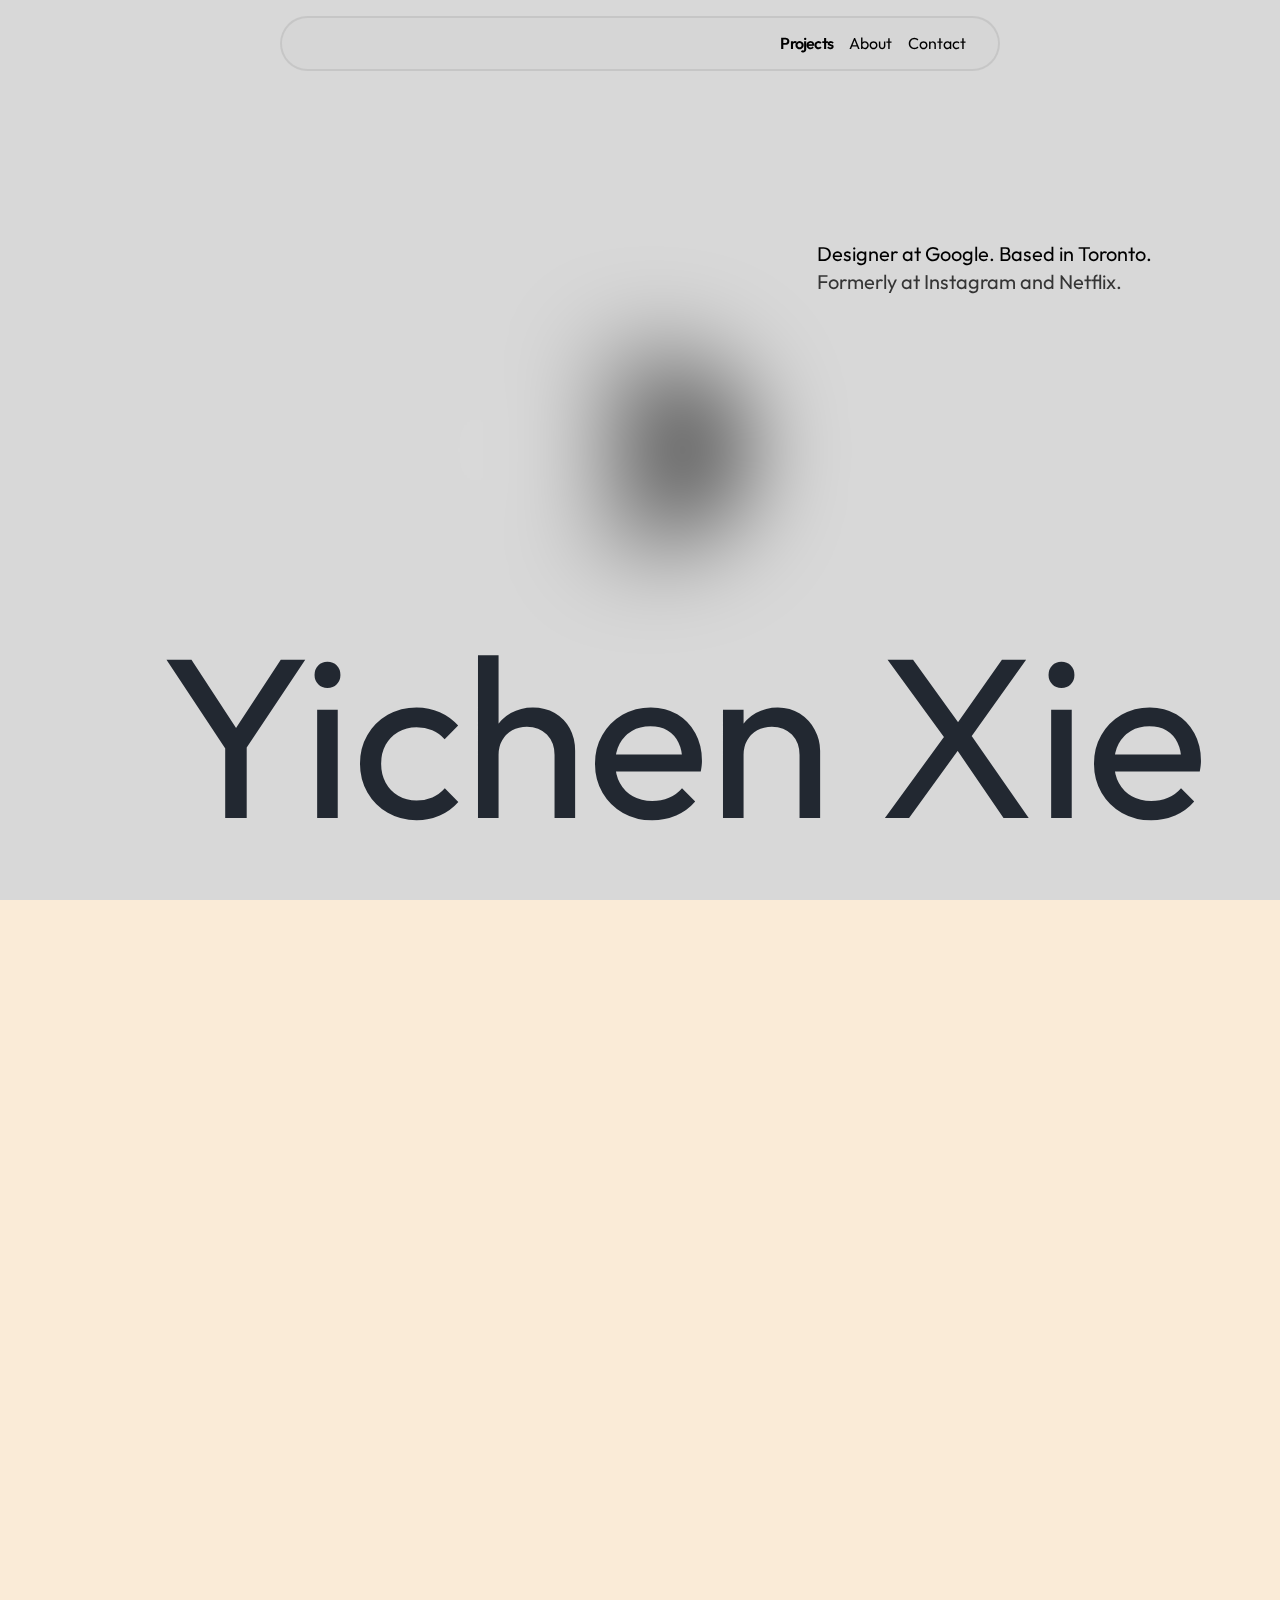
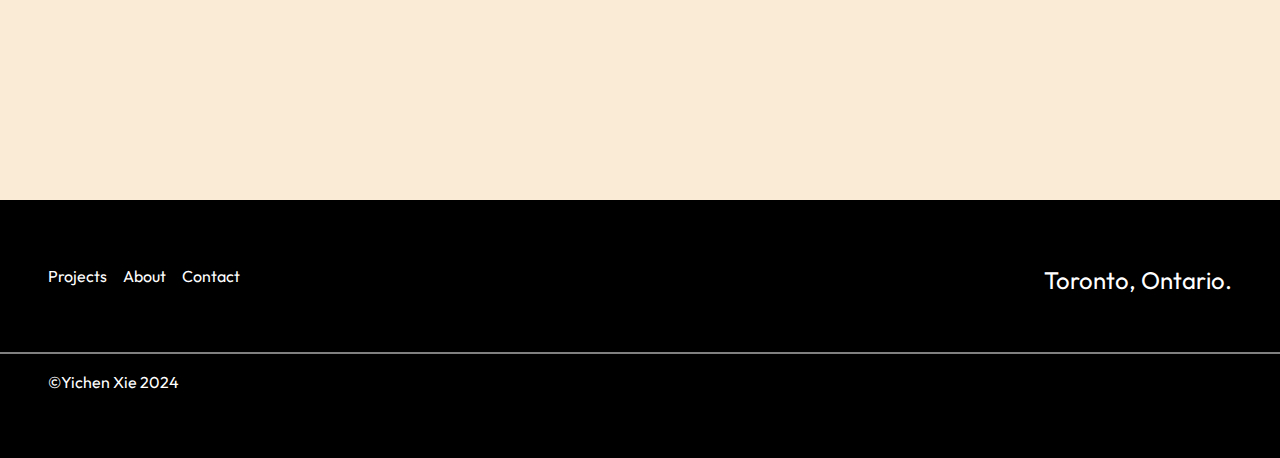
==== index.html @ 3f528319 "first commit" ====
<!DOCTYPE html>
<html lang="en">

<head>
    <meta charset="UTF-8">
    <meta name="viewport" content="width=device-width, initial-scale=1.0">
    <title>Yichen Xie</title>
    <link rel="stylesheet" href="https://cdnjs.cloudflare.com/ajax/libs/font-awesome/6.5.1/css/all.min.css"
        integrity="sha512-DTOQO9RWCH3ppGqcWaEA1BIZOC6xxalwEsw9c2QQeAIftl+Vegovlnee1c9QX4TctnWMn13TZye+giMm8e2LwA=="
        crossorigin="anonymous" referrerpolicy="no-referrer" />
    <link rel="stylesheet" href="css/main.css">
    <link rel="stylesheet" href="css/normalize.css">
    <link rel="stylesheet" href="css/header.css">
    <link rel="stylesheet" href="css/hero.css">
    <link rel="stylesheet" href="css/project.css">
    <link rel="stylesheet" href="css/contact.css">
    <link rel="stylesheet" href="css/footer.css">
    <link rel="stylesheet" href="css/utils.css">


</head>

<body>

    <header>
        <nav>
            <div class="logo">
                <a href="index.html"> <img src="https://uploads-ssl.webflow.com/5df3776e014f2458a4afac9c/6091e591c4a2dd768812c53b_YichenXielogo%20vector.svg"
                    alt=""></a>
            </div>
            <ul>
                <li><a href="project-1.html">Projects</a></li>
                <li>About</li>
                <li>Contact</li>
            </ul>

        </nav>
    </header>
<main class="main">
    <div class="hero">
        <div class="blur"></div>
        <div class="dot" id="dot"></div>

        <div class="title">
            <div class="title-slide">
                <div> Yichen Xie</div>
            </div>
            <div class="title-slide">
                <div> Yichen Xie</div>
            </div>
        </div>

        <div class="info">
            <p>Designer at Google. Based in Toronto.</p>
            <p>Formerly at Instagram and Netflix.</p>
        </div>
        <div class="social">
            <div></div>
        </div>
    </div>

    <div class="project ">
        <div class="project_container">


            <div class="box-up">
                <div class="box"></div>
                <div class="box"></div>
            </div>
            <div class="box-down">
                <div class="box"></div>
                <div class="box"></div>
            </div>
        </div>
    </div>
</main>
  


    <footer>
        <div class="footer container">

            <div class="footer-items">

                <ul>
                    <li>Projects</li>
                    <li>About</li>
                    <li>Contact</li>
                </ul>

                <img src="https://uploads-ssl.webflow.com/5df3776e014f2458a4afac9c/5df7797e6a31d530f2465137_Jasper%20Yichen%20Xie%20Icon.png"
                    alt="">

            </div>

            <div class="footer-icons">

                <div class="address">
                    Toronto, Ontario.
                </div>

                <div class="icons">
                    <i class="fa-brands fa-instagram"></i>
                    <i class="fa-brands fa-linkedin"></i>
                    <i class="fa-brands fa-behance"></i>
                </div>

            </div>

        </div>
        <div class="line container"></div>
        <div class="copyright container">
            <p>
                ©Yichen Xie 2024
            </p>
        </div>
    </footer>

    <script src="js/index.js"></script>
</body>

</html>
---- css/main.css ----
/* @import url('https://fonts.googleapis.com/css2?family=Mochiy+Pop+One&family=Outfit:wght@400;500;600;700&family=Poppins:wght@400;500&family=Prata&display=swap'); */

/* @import url('https://fonts.googleapis.com/css2?family=Mochiy+Pop+One&family=Outfit:wght@400;500;600;700&family=Poppins:wght@400;500&family=Prata&family=Sacramento&display=swap'); */

@import url('https://fonts.googleapis.com/css2?family=Mochiy+Pop+One&family=Outfit:wght@400;500;600;700&family=Poppins:wght@400;500&family=Prata&family=Rubik+Doodle+Shadow&family=Sacramento&display=swap');

:root {
    /* --clr-dark: #070a13;
    --clr-light: #f1f5f9;
    --clr-slate400: #94a3b8;
    --clr-slate600: #475569;
    --clr-slate800: #1e293b;
    --clr-rose: #e11d48;
    --clr-indigo: #4f46e5;
   */
    /* rose rgb(225, 29, 72) */
    /* indigo rgb(79, 70, 229) */
  
    /* sizes */
    --size-xxs: 0.5rem;
    --size-xs: 0.75rem;
    --size-sm: 0.875rem;
    --size-base: 1rem;
    --size-lg: 1.125rem;
    --size-xl: 1.25rem;
    --size-2xl: 1.5rem;
    --size-3xl: 1.875rem;
    --size-4xl: 2.25rem;
    --size-5xl: 3rem;
    --size-6xl: 3.75rem;
    --size-7xl: 4.5rem;
    --size-8xl: 6rem;
    --size-9xl: 8rem;
    --size-10xl: 10rem;
  }
  


*{
    margin: 0;
    line-height: calc(1em + 0.5rem);
}

html{
    scroll-behavior: smooth;
}

body{
    font-family: "Outfit";
    background-color:#E6E6E6;
    /* position: relative; */
}

img,
picture,
video,
canvas,
svg{
    display: block;
    max-width: 100%;
    user-select: none;
}

button{
    display: inline-block;
    padding: 0;
    background: none;
    border: none;
    cursor: pointer;
    color: inherit;
}
strong{
    color: var(--clr-indigo);
}

a{
    text-decoration: none;
    letter-spacing: -0.05em;
    font-weight: 600;
}

li{
    list-style: none;
}
---- css/header.css ----
header {
    width: 100%;
    padding-top: 1rem;
    position: fixed;
    /* border: 1px solid red; */
    padding-inline: 1rem;
    z-index: 2;
}

a{
    text-decoration: none;
    color: black;
}
nav {
    max-width: 45rem;
    height: 3.435rem;
    width: 100%;
    margin: auto;
    padding-inline: 1rem;
    display: flex;
    justify-content: space-between;
    align-items: center;
    border: 2px solid rgba(125, 125, 125, .17);
    border-radius: 5rem;
    font-size: .9rem;
    background: rgba(211, 211, 211, .34);
    /* box-shadow: 20px 20px 50px rgba(66, 66, 66, 0.5); */
    overflow: hidden;
    backdrop-filter: blur(5px);
}

.logo {
    width: 3.125rem;
    /* border: 1px solid red; */
    padding: 0;
}

img {
    width: 100%;
}

header ul {
    /* border: 1px solid red; */
    padding: 0;
    display: flex;
    gap: 1rem;
}

li {
    transition: .3s;
}

ul li:hover {
    transform: translateY(-5px);
    cursor: pointer;
    /* color: rgb(31, 31, 31); */
}


/* xs */
@media (min-width: 475px) {
    nav {
        font-size: 1rem;
        padding-inline: 2rem;
    }

    ul {

        gap: 2rem;
    }

}

/* sm */
/* @media (min-width: 640px) { } */

/* md */
/* @media (min-width: 768px) { } */

/* lg */
/* @media (min-width: 1024px) { } */

/* xl */
/* @media (min-width: 1280px) { } */

/* 2xl */
/* @media (min-width: 1536px) { } */
---- css/hero.css ----
.hero {
    position: relative;
    height: 100vh;
    width: 100%;
    background: #d8d8d8;
    overflow: hidden;
    user-select: none;
}

.blur {
    position: absolute;
    z-index: 1;
    backdrop-filter: blur(50px);
    height: 100%;
    width: 100%;
    /* background-color: rgb(255, 0, 0); */
}

.hero .title {
    overflow: hidden;
    white-space: nowrap;
    position: absolute;
    bottom: 3rem;
    z-index: 1;
}

.title-slide {
    animation: 12s slide infinite linear;
    display: inline-block;
}

.hero .title-slide>div {
    margin-left: 10rem;
    color: rgb(34, 40, 49);
    font-size: 14.25rem;
    letter-spacing: -0.05rem;
    font-weight: 400;
}


.hero .info {
    position: absolute;
    right: 10%;
    top: 15rem;
    font-size: 1.25rem;
    z-index: 1;
}

.hero .info p:nth-child(2) {
    color: rgb(53, 53, 53);
}


.dot {
    height: 200px;
    width: 200px;

    left: 50%;
    top: 50%;
    translate: -50% -50%;
    border-radius: 50%;

    background: linear-gradient(to right,
            rgb(255, 255, 255),
            rgb(0, 0, 0));
    z-index: 0;
    position: absolute;

    animation: dot 5s infinite;
}

@keyframes slide {
    from {
        transform: translateX(0);
    }

    to {
        transform: translateX(-100%);
    }
}

@keyframes dot {
    from {
        transform: translate(0);
    }

    50% {
        scale: 1.2 1.5;
    }

    to {
        transform: translate(360);
    }
}

/* xs */
@media (min-width: 475px) {}

/* sm */
@media (min-width: 640px) {}

/* md */
@media (min-width: 768px) {}

/* lg */
/* @media (min-width: 1024px) { } */

/* xl */
/* @media (min-width: 1280px) { } */

/* 2xl */
/* @media (min-width: 1536px) { } */
---- css/project.css ----
.project {
    height: 100vh;
    width: 100%;
    background-color: antiquewhite;
}
---- css/contact.css ----
body{
    background-color: #878787;
}
.contact-section {
    padding-top: 4rem;
    height: 100vh;
    width: 80%;
    margin-left: 10%;
    display: flex;
    flex-direction: column;
    /* border: 1px solid red; */
}

.contact-section h1 {
    color: white;
    /* height: 20vh; */
    width: 100%;
}

.contact {
    height: 80vh;
    width: 100%;
    /* background-color: /red; */
    display: flex;
    justify-content: space-between;
    align-items: center;
}

.contact .left {
    height: 100%;
    width: 30%;
    /* background-color: white; */
}

.contact .right {
    height: 100%;
    width: 70%;
    /* background-color: yellow; */
    display: flex;
    justify-content: space-between;
    align-items: center;

}

.orange {
    color: #ff7a01;
}

.form-container {
    max-width: 700px;
    margin-top: 20px;
    background-color: #ffffff00;
    padding: 30px;
    border-left: 5px solid white;
    clip-path: polygon(0 0, 100% 0, 100% calc(100% - 20px), calc(100% - 20px) 100%, 0 100%);
}

.heading {
    display: block;
    color: orangered;
    font-size: 1.5rem;
    font-weight: 800;
    margin-bottom: 20px;
}

.form-container .form .input {
    color: #000000;
    width: 100%;
    background-color: #434343;
    border: none;
    outline: none;
    padding: 10px;
    margin-bottom: 20px;
    font-weight: bold;
    transition: all 0.2s ease-in-out;
    border-left: 1px solid transparent;
}

.form-container .form .input:focus {
    border-left: 5px solid white;
}

.form-container .form .textarea {
    width: 100%;
    padding: 10px;
    border: none;
    outline: none;
    background-color: #013747;
    color: white;
    font-weight: bold;
    resize: none;
    max-height: 150px;
    margin-bottom: 20px;
    border-left: 1px solid transparent;
    transition: all 0.2s ease-in-out;
}

.form-container .form .textarea:focus {
    border-left: 5px solid white;
}

.form-container .form .button-container {
    display: flex;
    gap: 10px;
}

.form-container .form .button-container .send-button {
    flex-basis: 70%;
    background: white;
    padding: 10px;
    color: #001925;
    text-align: center;
    font-weight: bold;
    border: 1px solid transparent;
    transition: all 0.2s ease-in-out;
}

.form-container .form .button-container .send-button:hover {
    background: transparent;
    border: 1px solid white;
    color: orangered;
}

.form-container .form .button-container .reset-button-container {
    filter: drop-shadow(1px 1px 0px white);
    flex-basis: 30%;
}

.form-container .form .button-container .reset-button-container .reset-button {
    position: relative;
    text-align: center;
    padding: 10px;
    color: orangered;
    font-weight: bold;
    background: #001925;
    clip-path: polygon(0 0, 100% 0, 100% calc(100% - 10px), calc(100% - 10px) 100%, 0 100%);
    transition: all 0.2s ease-in-out;
}

.form-container .form .button-container .reset-button-container .reset-button:hover {
    background: orangered;
    color: white;
}
---- css/footer.css ----
footer {
    padding-top: 3rem;
    padding-bottom: 3rem;
    color: white;
    background-color: rgb(0, 0, 0);
        /* border: 1px solid red; */
}

.footer {
        /* border: 1px solid red; */
    /* height: 15rem; */
    width: 100%;
}

.footer img {
    margin-top: 2rem;
    display: none;
}

.footer ul {
    padding: 0;
    display: flex;
    flex-direction: column;
    gap: 1rem;
}

.footer-icons {
    display: flex;
    flex-direction: column;
    gap: 2rem;
    align-items: end;
    font-size: 1.5rem;
}


.footer .icons {
    display: flex;
    gap: 1rem;
    
}
footer .line{
    margin-top: 1.5rem;
    width: 100%;
    height: .1rem;
    background-color: gray;
}

.copyright{
    padding-top: 1rem;
    text-align: center;
}

/* xs */
@media (min-width: 475px) {
    .footer img {
        display: inline-block;
        width: 3.5rem;
        filter: invert();
        color: #fff;
        margin-left: -10px;

    }

    .footer{
        display: flex;
        justify-content: space-between;
    }
    .footer-icons {
     
        justify-content: space-between;
       
    }
    

}

/* sm */
/* @media (min-width: 640px) { } */

/* md */
@media (min-width: 768px) {


    footer {
        padding-top: 4rem;
        padding-bottom: 4rem;
       
    }
    .footer ul {
       
        flex-direction: row;
        gap: 1rem;
    }
    .copyright{
        text-align: start;
    }
    
 }

/* lg */
/* @media (min-width: 1024px) { } */

/* xl */
/* @media (min-width: 1280px) { } */

/* 2xl */
/* @media (min-width: 1536px) { } */
---- css/utils.css ----
/* xs */
/* @media (min-width: 475px) { } */

/* sm */
/* @media (min-width: 640px) { } */

/* md */
/* @media (min-width: 768px) { } */

/* lg */
/* @media (min-width: 1024px) { } */

/* xl */
/* @media (min-width: 1280px) { } */

/* 2xl */
/* @media (min-width: 1536px) { } */


.btn {
    display: inline-block;
    font-weight: 600;
    text-decoration: none;
    letter-spacing: -0.05em;
    padding: 0.5em 1em;
    border-radius: 6px;   
  }
  
  
  .container{
    /* border: 1px solid red; */
    width: 100%;
    margin-inline: auto;
    padding-inline: 0.5rem;
    padding-inline: 1rem;
  }

  .section{
    margin-top: 5rem;
  }
  
/* xs */
@media (min-width: 475px) {
    .container {
      max-width: 475px;
    }
  }
  
  /* sm */
  @media (min-width: 640px) {
    .container {
      max-width: 640px;
      
    }
  }
  
  /* md */
  @media (min-width: 768px) {
    .container {
      max-width: 768px;
      padding-inline: 1rem;
    }
  }
  
  /* lg */
  @media (min-width: 1024px) {
    .container {
      max-width: 1024px;
      padding-inline: 2rem;
    }
  
    .section {
      margin-top: 10rem;
    }
  }
  
  /* xl */
  @media (min-width: 1280px) {
    .container {
      max-width: 1280px;
      padding-inline: 3rem;
    }
  }
  
  /* 2xl */
  @media (min-width: 1536px) {
    .container {
      max-width: 1536px;
      padding-inline: 4rem;
    }
  }
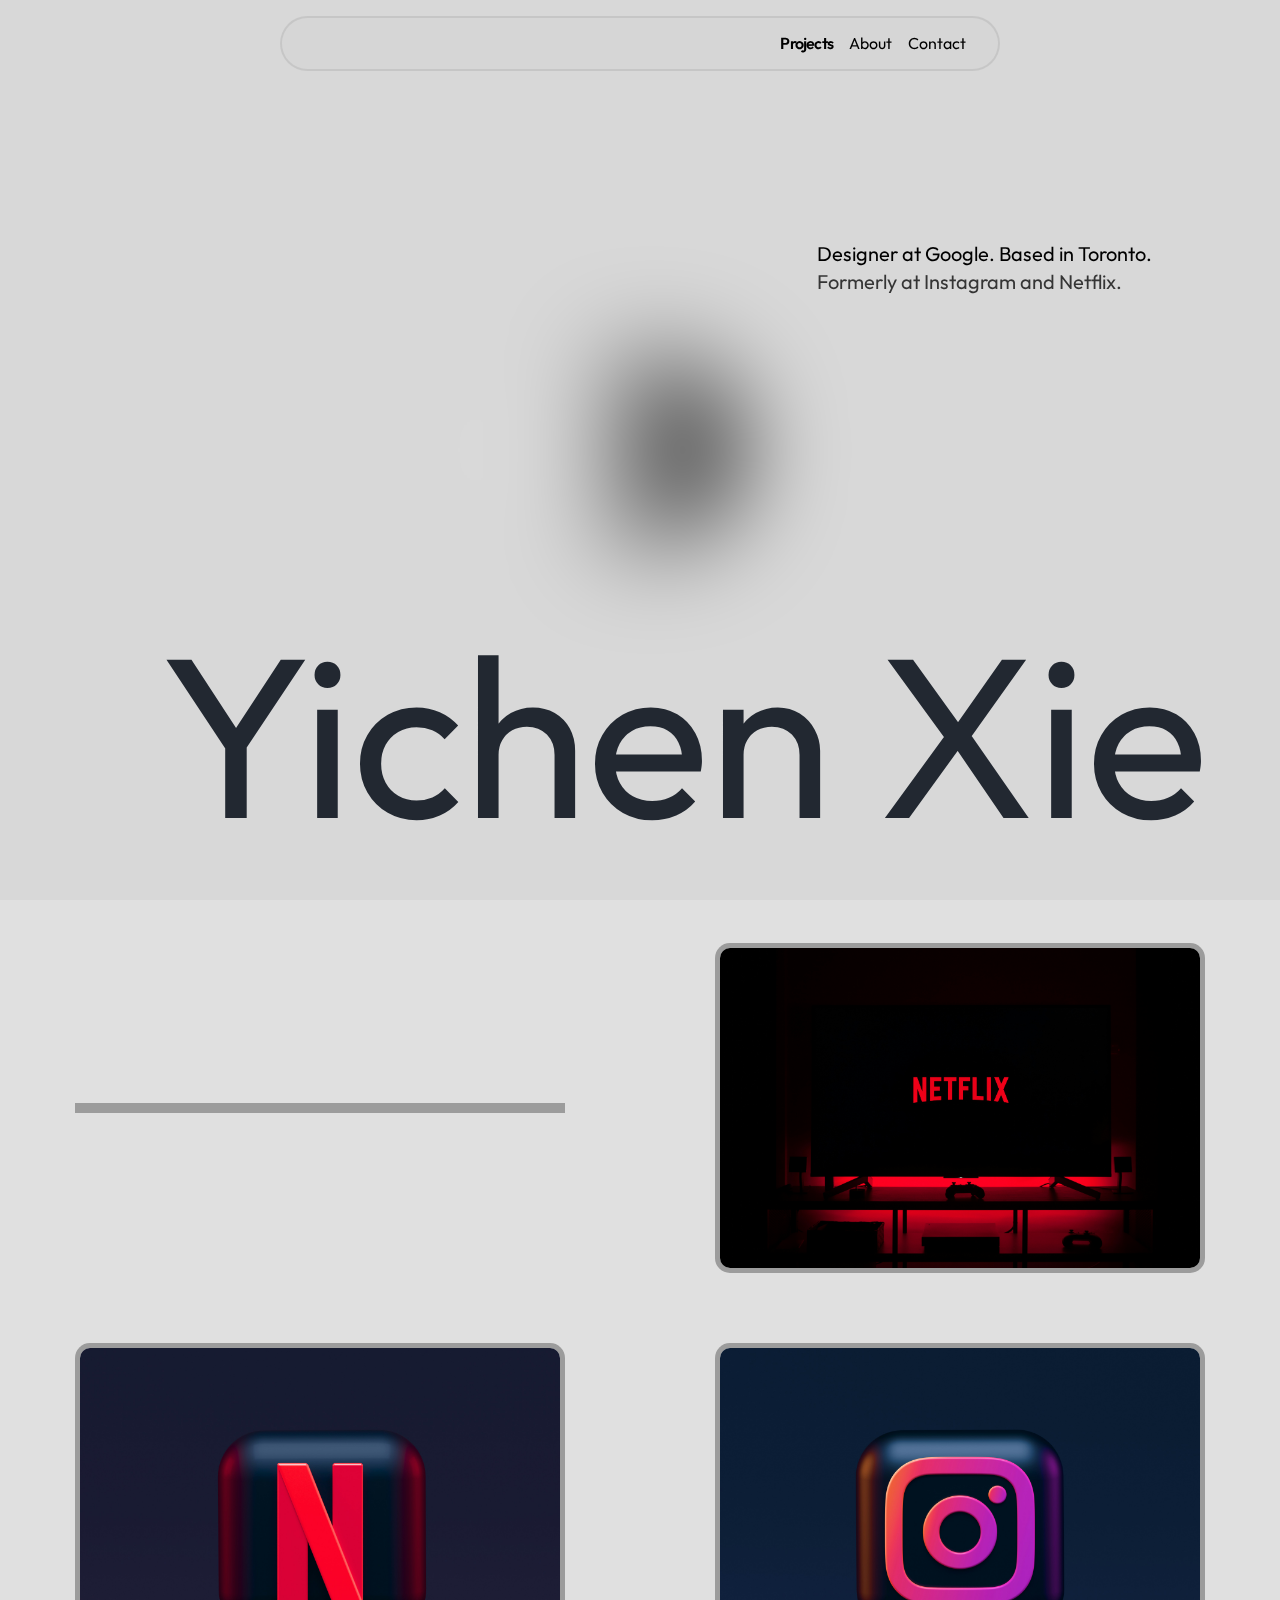
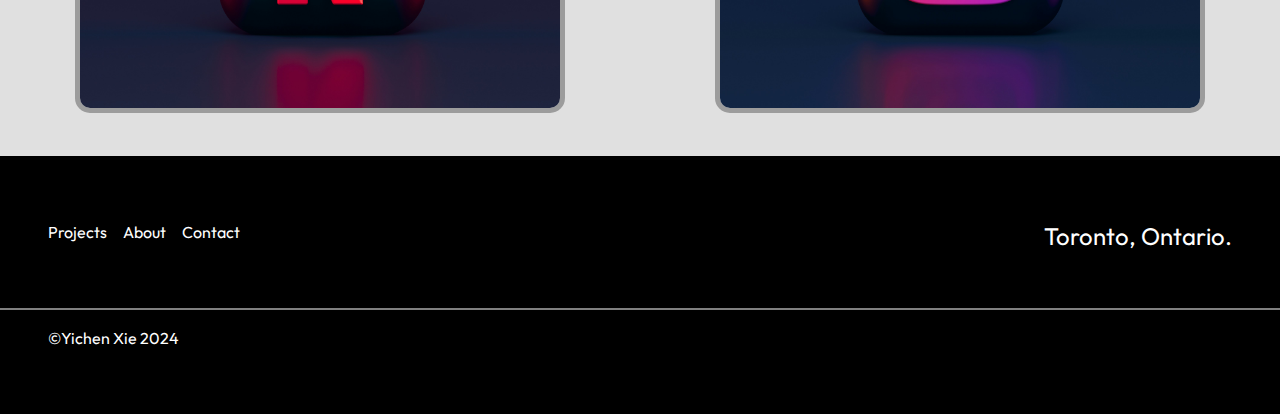
==== commit af6916c2: "project_section_updated" ====
--- a/index.html
+++ b/index.html
@@ -25,8 +25,9 @@
     <header>
         <nav>
             <div class="logo">
-                <a href="index.html"> <img src="https://uploads-ssl.webflow.com/5df3776e014f2458a4afac9c/6091e591c4a2dd768812c53b_YichenXielogo%20vector.svg"
-                    alt=""></a>
+                <a href="index.html"> <img
+                        src="https://uploads-ssl.webflow.com/5df3776e014f2458a4afac9c/6091e591c4a2dd768812c53b_YichenXielogo%20vector.svg"
+                        alt=""></a>
             </div>
             <ul>
                 <li><a href="project-1.html">Projects</a></li>
@@ -36,45 +37,87 @@
 
         </nav>
     </header>
-<main class="main">
-    <div class="hero">
-        <div class="blur"></div>
-        <div class="dot" id="dot"></div>
+    <main class="main">
+        <div class="hero">
+            <div class="blur"></div>
+            <div class="dot" id="dot"></div>
 
-        <div class="title">
-            <div class="title-slide">
-                <div> Yichen Xie</div>
+            <div class="title">
+                <div class="title-slide">
+                    <div> Yichen Xie</div>
+                </div>
+                <div class="title-slide">
+                    <div> Yichen Xie</div>
+                </div>
             </div>
-            <div class="title-slide">
-                <div> Yichen Xie</div>
+
+            <div class="info">
+                <p>Designer at Google. Based in Toronto.</p>
+                <p>Formerly at Instagram and Netflix.</p>
+            </div>
+            <div class="social">
+                <div></div>
             </div>
         </div>
 
-        <div class="info">
-            <p>Designer at Google. Based in Toronto.</p>
-            <p>Formerly at Instagram and Netflix.</p>
-        </div>
-        <div class="social">
-            <div></div>
-        </div>
-    </div>
-
-    <div class="project ">
-        <div class="project_container">
+        <div class="project ">
+            <div class="project_container">
 
 
-            <div class="box-up">
-                <div class="box"></div>
-                <div class="box"></div>
-            </div>
-            <div class="box-down">
-                <div class="box"></div>
-                <div class="box"></div>
+                <div class="box-up">
+                    <div class="box">
+                        <div class="card card-1">
+                            <img src="images/card_Images/benyamin-bohlouli-ikkPKOHtVsQ-unsplash (1).jpg" alt="">
+                            <div class="card__content">
+                                <p class="card__title">Card Title</p>
+                                <p class="card__description">Lorem ipsum dolor sit amet, consectetur adipiscing elit,
+                                    sed do eiusmod tempor incididunt ut labore et dolore magna aliqua. Ut enim ad minim
+                                         veniam, quis nostrud exercitation ullamco.</p>
+                            </div>
+                        </div>
+
+                    </div>
+                    <div class="box">
+                        <div class="card card-2">
+
+                            <img src="images/card_Images/thibault-penin-AWOl7qqsffM-unsplash.jpg" alt="">
+                            <div class="card__content">
+                                <p class="card__title">Card Title</p>
+                                <p class="card__description">Lorem ipsum dolor sit amet, consectetur adipiscing elit,
+                                    sed do eiusmod tempor incididunt ut labore et dolore magna aliqua. Ut enim ad minim
+                                    veniam, quis nostrud exercitation ullamco.</p>
+                            </div>
+                        </div>
+                    </div>
+                </div>
+                <div class="box-down">
+                    <div class="box">
+                        <div class="card card-3">
+                           <img src="images/card_Images/alexander-shatov-UVfvFrp4x4E-unsplash.jpg" alt="">
+                            <div class="card__content">
+                                <p class="card__title">Card Title</p>
+                                <p class="card__description">Lorem ipsum dolor sit amet, consectetur adipiscing elit,
+                                    sed do eiusmod tempor incididunt ut labore et dolore magna aliqua. Ut enim ad minim
+                                    veniam, quis nostrud exercitation ullamco.</p>
+                            </div>
+                        </div>
+                    </div>
+                    <div class="box">
+                        <div class="card card-4">
+                            <img src="images/card_Images/alexander-shatov-71Qk8ODIBko-unsplash.jpg" alt="">
+                            <div class="card__content">
+                                <p class="card__title">Card Title</p>
+                                <p class="card__description">Lorem ipsum dolor sit amet, consectetur adipiscing elit,
+                                    sed do eiusmod tempor incididunt ut labore et dolore magna aliqua. Ut enim ad minim
+                                    veniam, quis nostrud exercitation ullamco.</p>
+                            </div>
+                        </div>
+                    </div>
+                </div>
             </div>
         </div>
-    </div>
-</main>
-  
+    </main>
+
 
 
     <footer>
--- a/css/hero.css
+++ b/css/hero.css
@@ -93,6 +93,7 @@
     }
 }
 
+
 /* xs */
 @media (min-width: 475px) {}
 
@@ -101,7 +102,6 @@
 
 /* md */
 @media (min-width: 768px) {}
-
 /* lg */
 /* @media (min-width: 1024px) { } */
 
--- a/css/project.css
+++ b/css/project.css
@@ -1,5 +1,146 @@
 .project {
-    height: 100vh;
     width: 100%;
-    background-color: antiquewhite;
-}+    background-color: #e0e0e0;
+    padding-top: 3rem;
+    padding-inline: 1rem;
+    padding-bottom: 3rem;
+}
+
+
+.project .project_container {
+    display: flex;
+    flex-direction: column;
+    gap: 5rem;
+    /* border: 1px solid red; */
+}
+
+
+.project .box-up {
+    width: 100%;
+    display: flex;
+    flex-direction: column;
+    gap: 2rem;
+    /* border: 1px solid red; */
+}
+
+.project .box-down {
+    width: 100%;
+    display: flex;
+    flex-direction: column;
+    gap: 2rem;
+
+    /* border: 1px solid red; */
+}
+
+.project .box {
+    display: flex;
+    align-items: center;
+    justify-content: center;
+    width: 100%;
+}
+
+
+.card {
+    position: relative;
+    max-width: 30rem;
+    width: 100%;
+    /* height: 20rem; */
+    background-color: #f2f2f2;
+    border-radius: 10px;
+    display: flex;
+    align-items: center;
+    justify-content: center;
+    overflow: hidden;
+    perspective: 1000px;
+    box-shadow: 0 0 0 5px #57575780;
+    transition: all 0.6s cubic-bezier(0.175, 0.885, 0.32, 1.275);
+    background-size: cover;
+}
+
+
+
+.card:hover {
+    transform: scale(1.05);
+    box-shadow: 0 8px 16px rgba(255, 255, 255, 0.2);
+}
+
+.card__content {
+    position: absolute;
+    top: 0;
+    left: 0;
+    width: 100%;
+    height: 100%;
+    padding: 20px;
+    box-sizing: border-box;
+    background-color: #f2f2f200;
+    transform: rotateX(-90deg);
+    transform-origin: bottom;
+    transition: all 0.6s cubic-bezier(0.175, 0.885, 0.32, 1.275);
+}
+
+.card:hover .card__content {
+    transform: rotateX(0deg);
+}
+
+.card__title {
+    margin: 0;
+    font-size: 24px;
+    color: #ff0000;
+    font-weight: 700;
+}
+
+.card:hover svg {
+    scale: 0;
+}
+
+.card__description {
+    margin: 10px 0 0;
+    font-size: 14px;
+    color: #ffffff;
+    line-height: 1.4;
+}
+
+
+
+.card-1{
+}
+/* xs */
+@media (min-width: 475px) {}
+
+/* sm */
+@media (min-width: 640px) {
+
+    .project .box-up {
+
+        flex-direction: row;
+        gap: 2rem;
+    }
+
+    .project .box-down {
+
+        flex-direction: row;
+        gap: 2rem;
+    }
+
+
+}
+
+/* md */
+@media (min-width: 768px) {
+    /* .project .project_container{
+        
+        flex-direction: row;
+        gap: 2rem;
+    } */
+
+
+}
+
+/* lg */
+/* @media (min-width: 1024px) { } */
+
+/* xl */
+/* @media (min-width: 1280px) { } */
+
+/* 2xl */
+/* @media (min-width: 1536px) { } */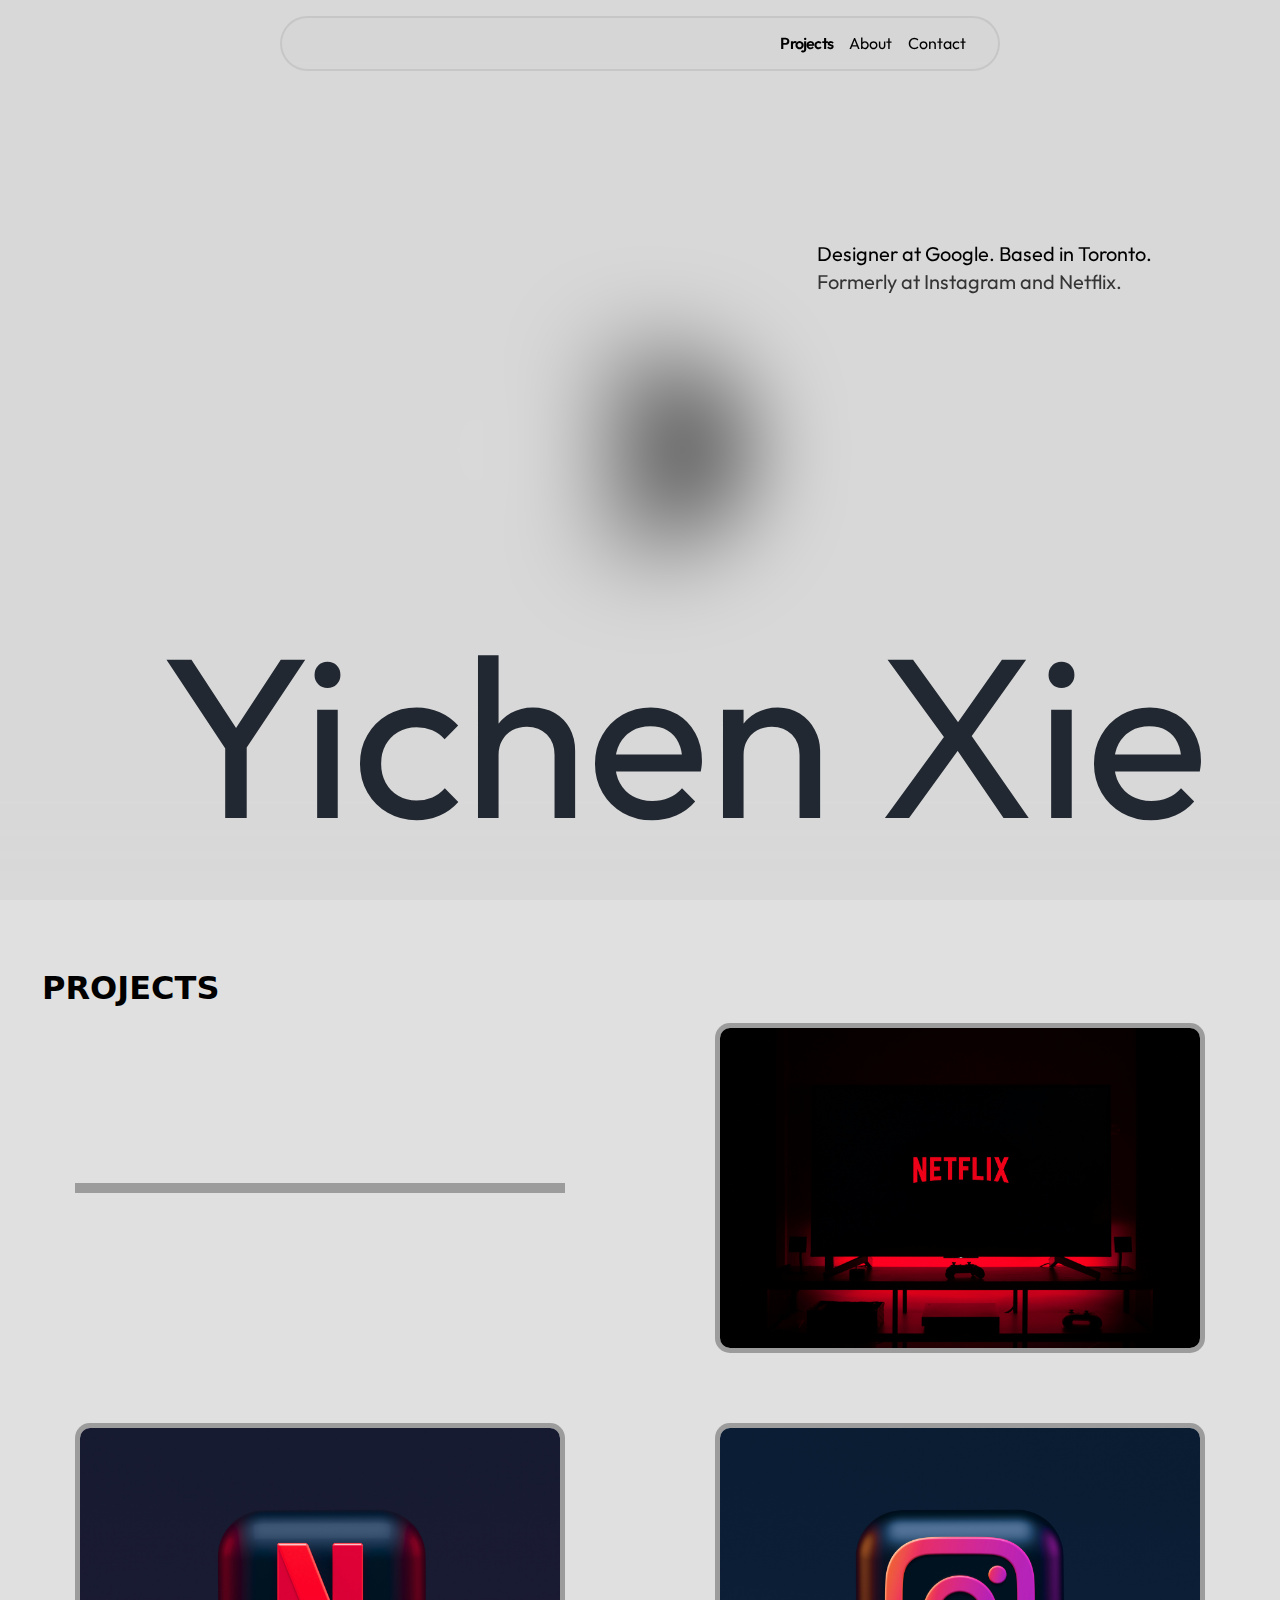
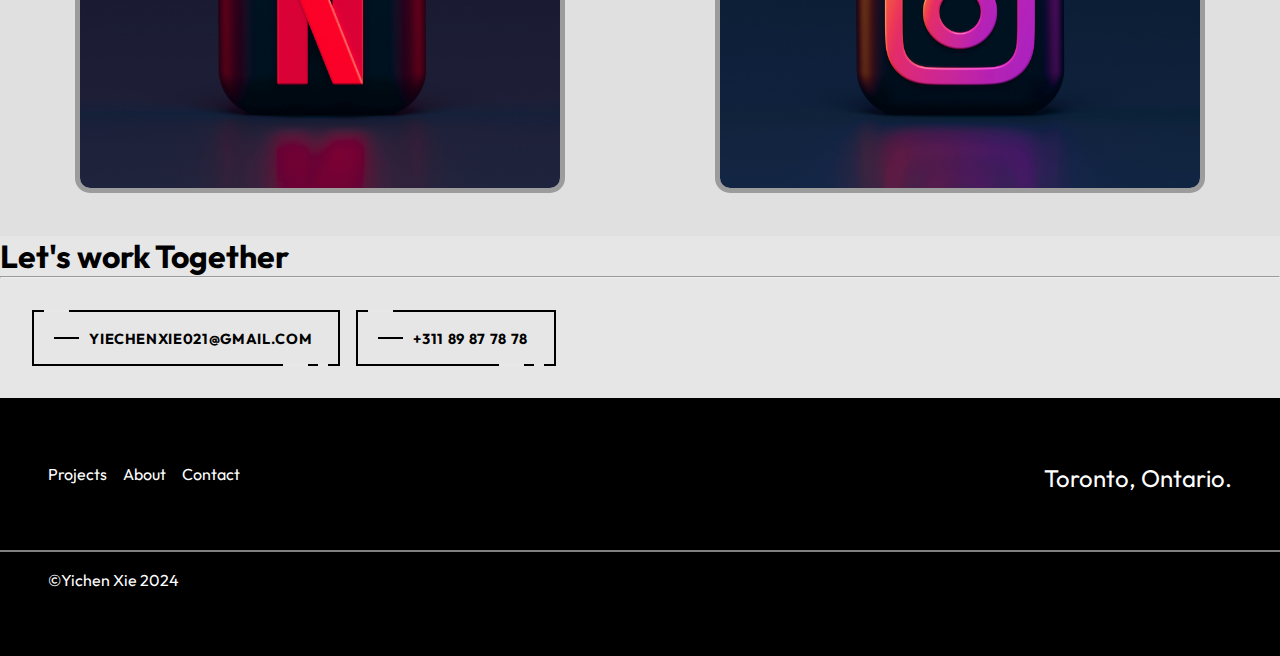
==== commit 2f6079f0: "contact_section_updated" ====
--- a/index.html
+++ b/index.html
@@ -61,6 +61,9 @@
         </div>
 
         <div class="project ">
+            <button>
+                PROJECTS
+            </button>
             <div class="project_container">
 
 
@@ -72,7 +75,7 @@
                                 <p class="card__title">Card Title</p>
                                 <p class="card__description">Lorem ipsum dolor sit amet, consectetur adipiscing elit,
                                     sed do eiusmod tempor incididunt ut labore et dolore magna aliqua. Ut enim ad minim
-                                         veniam, quis nostrud exercitation ullamco.</p>
+                                    veniam, quis nostrud exercitation ullamco.</p>
                             </div>
                         </div>
 
@@ -93,7 +96,7 @@
                 <div class="box-down">
                     <div class="box">
                         <div class="card card-3">
-                           <img src="images/card_Images/alexander-shatov-UVfvFrp4x4E-unsplash.jpg" alt="">
+                            <img src="images/card_Images/alexander-shatov-UVfvFrp4x4E-unsplash.jpg" alt="">
                             <div class="card__content">
                                 <p class="card__title">Card Title</p>
                                 <p class="card__description">Lorem ipsum dolor sit amet, consectetur adipiscing elit,
@@ -114,6 +117,24 @@
                         </div>
                     </div>
                 </div>
+            </div>
+        </div>
+        <div class="contact">
+            <h1>Let's work Together</h1>
+            <hr>
+            <div class="btns">
+                <a class="fancy" href="#">
+                    <span class="top-key"></span>
+                    <span class="text">yiechenxie021@gmail.com</span>
+                    <span class="bottom-key-1"></span>
+                    <span class="bottom-key-2"></span>
+                  </a>
+                  <a class="fancy" href="#">
+                    <span class="top-key"></span>
+                    <span class="text">+311 89 87 78 78</span>
+                    <span class="bottom-key-1"></span>
+                    <span class="bottom-key-2"></span>
+                  </a>
             </div>
         </div>
     </main>
--- a/css/project.css
+++ b/css/project.css
@@ -5,6 +5,39 @@
     padding-inline: 1rem;
     padding-bottom: 3rem;
 }
+
+
+button {
+    align-items: center;
+    background-color: transparent;
+    color: #000000;
+    cursor: pointer;
+    display: flex;
+    font-family: ui-sans-serif,system-ui,-apple-system,system-ui,"Segoe UI",Roboto,"Helvetica Neue",Arial,"Noto Sans",sans-serif,"Apple Color Emoji","Segoe UI Emoji","Segoe UI Symbol","Noto Color Emoji";
+    font-size: 2rem;
+    font-weight: 700;
+    line-height: 1.5;
+    text-decoration: none;
+    text-transform: uppercase;
+    outline: 0;
+    border: 0;
+    padding: 1rem;
+  }
+  
+  button:before {
+    background-color: #000000;
+    content: "";
+    display: inline-block;
+    height: 5px;
+    margin-right: 10px;
+    transition: all .42s cubic-bezier(.25,.8,.25,1);
+    width: 0;
+  }
+  
+  button:hover:before {
+    background-color: #000000;
+    width: 6rem;
+  }
 
 
 .project .project_container {
--- a/css/contact.css
+++ b/css/contact.css
@@ -1,143 +1,143 @@
-body{
-    background-color: #878787;
-}
-.contact-section {
-    padding-top: 4rem;
-    height: 100vh;
-    width: 80%;
-    margin-left: 10%;
+
+.btns{
+    position: relative;
+    margin: 2rem;
     display: flex;
+    gap: 1rem;
     flex-direction: column;
-    /* border: 1px solid red; */
 }
 
-.contact-section h1 {
+.fancy {
+    background-color: transparent;
+    border: 2px solid #000;
+    border-radius: 0;
+    box-sizing: border-box;
+    color: #fff;
+    cursor: pointer;
+    display: inline-block;
+    /* float: right; */
+    font-weight: 700;
+    letter-spacing: 0.05em;
+    margin: 0;
+    outline: none;
+    overflow: visible;
+    padding: 1.25em 2em;
+    position: relative;
+    text-align: center;
+    text-decoration: none;
+    text-transform: none;
+    transition: all 0.3s ease-in-out;
+    user-select: none;
+    font-size: 13px;
+   }
+   
+   .fancy::before {
+    content: " ";
+    width: 1.5625rem;
+    height: 2px;
+    background: black;
+    top: 50%;
+    left: 1.5em;
+    position: absolute;
+    transform: translateY(-50%);
+    transform-origin: center;
+    transition: background 0.3s linear, width 0.3s linear;
+   }
+   
+   .fancy .text {
+    font-size: 1.125em;
+    line-height: 1.33333em;
+    padding-left: 2em;
+    display: block;
+    text-align: left;
+    transition: all 0.3s ease-in-out;
+    text-transform: uppercase;
+    text-decoration: none;
+    color: black;
+   }
+   
+   .fancy .top-key {
+    height: 2px;
+    width: 1.5625rem;
+    top: -2px;
+    left: 0.625rem;
+    position: absolute;
+    background: #e8e8e8;
+    transition: width 0.5s ease-out, left 0.3s ease-out;
+   }
+   
+   .fancy .bottom-key-1 {
+    height: 2px;
+    width: 1.5625rem;
+    right: 1.875rem;
+    bottom: -2px;
+    position: absolute;
+    background: #e8e8e8;
+    transition: width 0.5s ease-out, right 0.3s ease-out;
+   }
+   
+   .fancy .bottom-key-2 {
+    height: 2px;
+    width: 0.625rem;
+    right: 0.625rem;
+    bottom: -2px;
+    position: absolute;
+    background: #e8e8e8;
+    transition: width 0.5s ease-out, right 0.3s ease-out;
+   }
+   
+   .fancy:hover {
     color: white;
-    /* height: 20vh; */
-    width: 100%;
-}
+    background: black;
+   }
+   
+   .fancy:hover::before {
+    width: 0.9375rem;
+    background: white;
+   }
+   
+   .fancy:hover .text {
+    color: white;
+    padding-left: 1.5em;
+   }
+   
+   .fancy:hover .top-key {
+    left: -2px;
+    width: 0px;
+   }
+   
+   .fancy:hover .bottom-key-1,
+    .fancy:hover .bottom-key-2 {
+    right: 0;
+    width: 0;
+   }
 
-.contact {
-    height: 80vh;
-    width: 100%;
-    /* background-color: /red; */
-    display: flex;
-    justify-content: space-between;
-    align-items: center;
-}
 
-.contact .left {
-    height: 100%;
-    width: 30%;
-    /* background-color: white; */
-}
+   /* xs */
+@media (min-width: 475px) { 
 
-.contact .right {
-    height: 100%;
-    width: 70%;
-    /* background-color: yellow; */
-    display: flex;
-    justify-content: space-between;
-    align-items: center;
 
 }
 
-.orange {
-    color: #ff7a01;
+/* sm */
+@media (min-width: 640px) { 
+    .btns{
+        position: relative;
+        margin: 2rem;
+        display: flex;
+        flex-direction: row;
+    }
 }
 
-.form-container {
-    max-width: 700px;
-    margin-top: 20px;
-    background-color: #ffffff00;
-    padding: 30px;
-    border-left: 5px solid white;
-    clip-path: polygon(0 0, 100% 0, 100% calc(100% - 20px), calc(100% - 20px) 100%, 0 100%);
-}
+/* md */
+/* @media (min-width: 768px) { } */
 
-.heading {
-    display: block;
-    color: orangered;
-    font-size: 1.5rem;
-    font-weight: 800;
-    margin-bottom: 20px;
-}
+/* lg */
+/* @media (min-width: 1024px) { } */
 
-.form-container .form .input {
-    color: #000000;
-    width: 100%;
-    background-color: #434343;
-    border: none;
-    outline: none;
-    padding: 10px;
-    margin-bottom: 20px;
-    font-weight: bold;
-    transition: all 0.2s ease-in-out;
-    border-left: 1px solid transparent;
-}
+/* xl */
+/* @media (min-width: 1280px) { } */
 
-.form-container .form .input:focus {
-    border-left: 5px solid white;
-}
+/* 2xl */
+/* @media (min-width: 1536px) { } */
 
-.form-container .form .textarea {
-    width: 100%;
-    padding: 10px;
-    border: none;
-    outline: none;
-    background-color: #013747;
-    color: white;
-    font-weight: bold;
-    resize: none;
-    max-height: 150px;
-    margin-bottom: 20px;
-    border-left: 1px solid transparent;
-    transition: all 0.2s ease-in-out;
-}
-
-.form-container .form .textarea:focus {
-    border-left: 5px solid white;
-}
-
-.form-container .form .button-container {
-    display: flex;
-    gap: 10px;
-}
-
-.form-container .form .button-container .send-button {
-    flex-basis: 70%;
-    background: white;
-    padding: 10px;
-    color: #001925;
-    text-align: center;
-    font-weight: bold;
-    border: 1px solid transparent;
-    transition: all 0.2s ease-in-out;
-}
-
-.form-container .form .button-container .send-button:hover {
-    background: transparent;
-    border: 1px solid white;
-    color: orangered;
-}
-
-.form-container .form .button-container .reset-button-container {
-    filter: drop-shadow(1px 1px 0px white);
-    flex-basis: 30%;
-}
-
-.form-container .form .button-container .reset-button-container .reset-button {
-    position: relative;
-    text-align: center;
-    padding: 10px;
-    color: orangered;
-    font-weight: bold;
-    background: #001925;
-    clip-path: polygon(0 0, 100% 0, 100% calc(100% - 10px), calc(100% - 10px) 100%, 0 100%);
-    transition: all 0.2s ease-in-out;
-}
-
-.form-container .form .button-container .reset-button-container .reset-button:hover {
-    background: orangered;
-    color: white;
-}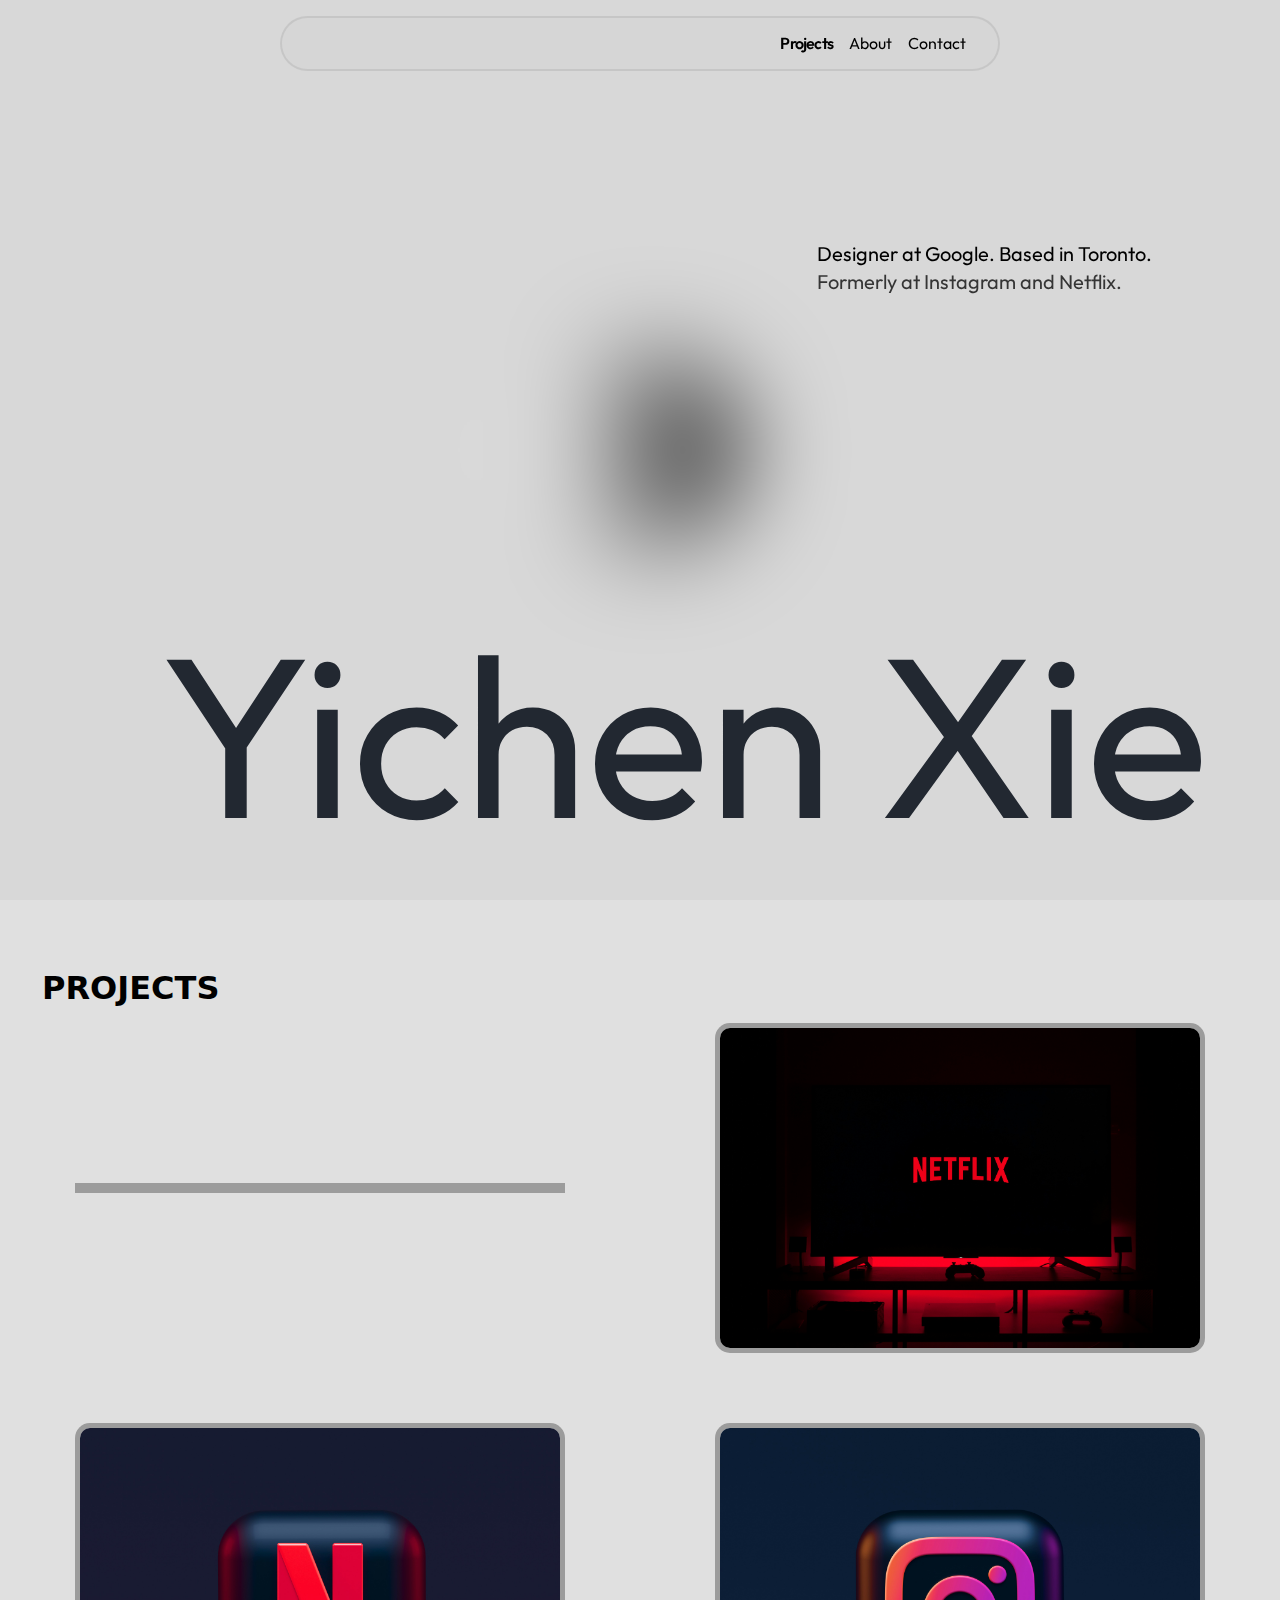
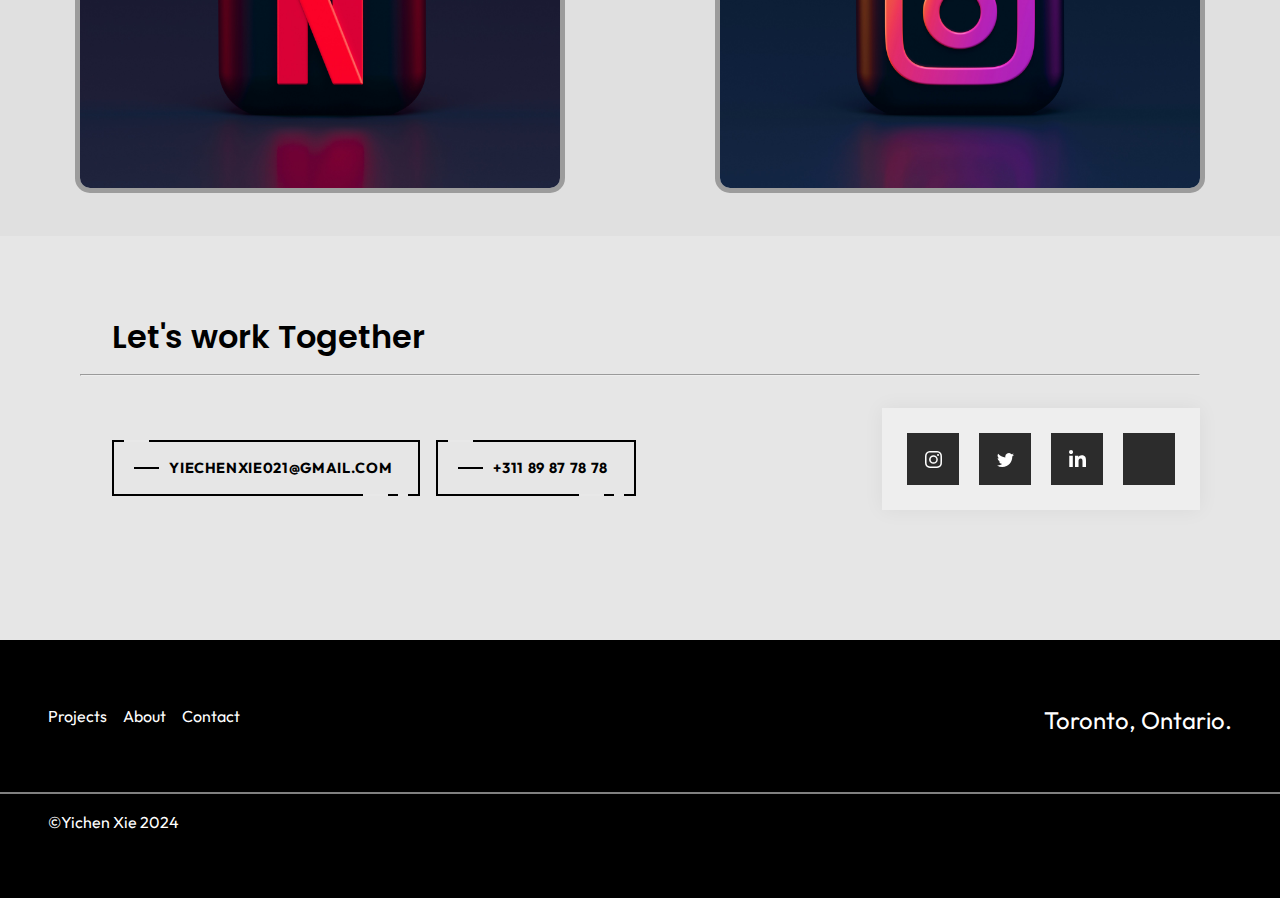
==== commit 7f42846f: "contact-section_update" ====
--- a/index.html
+++ b/index.html
@@ -61,21 +61,39 @@
         </div>
 
         <div class="project ">
+           <div class="project-btn">
             <button>
                 PROJECTS
             </button>
+           </div>
             <div class="project_container">
 
 
                 <div class="box-up">
                     <div class="box">
                         <div class="card card-1">
-                            <img src="images/card_Images/benyamin-bohlouli-ikkPKOHtVsQ-unsplash (1).jpg" alt="">
-                            <div class="card__content">
-                                <p class="card__title">Card Title</p>
-                                <p class="card__description">Lorem ipsum dolor sit amet, consectetur adipiscing elit,
-                                    sed do eiusmod tempor incididunt ut labore et dolore magna aliqua. Ut enim ad minim
-                                    veniam, quis nostrud exercitation ullamco.</p>
+                            <img src="images/card_Images/remy-gieling-Zf0mPf4lG-U-unsplash.jpg" alt="">
+                            <div class="card__content">
+                                <p class="card__title">Embrace All Play</p>
+                                <p class="card__description">A gaming metaverse that enable the formation & autonomy of diverse gaming communities.</p>
+                                <button class="cta">
+                                    <span class="hover-underline-animation"> Learn More</span>
+                                    <svg
+                                      id="arrow-horizontal"
+                                      xmlns="http://www.w3.org/2000/svg"
+                                      width="30"
+                                      height="10"
+                                      viewBox="0 0 46 16"
+                                    >
+                                      <path
+                                        id="Path_10"
+                                        data-name="Path 10"
+                                        d="M8,0,6.545,1.455l5.506,5.506H-30V9.039H12.052L6.545,14.545,8,16l8-8Z"
+                                        transform="translate(30)"
+                                      ></path>
+                                    </svg>
+                                  </button>
+                                  
                             </div>
                         </div>
 
@@ -85,10 +103,25 @@
 
                             <img src="images/card_Images/thibault-penin-AWOl7qqsffM-unsplash.jpg" alt="">
                             <div class="card__content">
-                                <p class="card__title">Card Title</p>
-                                <p class="card__description">Lorem ipsum dolor sit amet, consectetur adipiscing elit,
-                                    sed do eiusmod tempor incididunt ut labore et dolore magna aliqua. Ut enim ad minim
-                                    veniam, quis nostrud exercitation ullamco.</p>
+                                <p class="card__title">Please Don't Leave</p>
+                                <p class="card__description">Understanding customer loyalty and why members frequently leave Netflix. How can we convince them to stay?</p>
+                                <button class="cta">
+                                    <span class="hover-underline-animation"> Learn More</span>
+                                    <svg
+                                      id="arrow-horizontal"
+                                      xmlns="http://www.w3.org/2000/svg"
+                                      width="30"
+                                      height="10"
+                                      viewBox="0 0 46 16"
+                                    >
+                                      <path
+                                        id="Path_10"
+                                        data-name="Path 10"
+                                        d="M8,0,6.545,1.455l5.506,5.506H-30V9.039H12.052L6.545,14.545,8,16l8-8Z"
+                                        transform="translate(30)"
+                                      ></path>
+                                    </svg>
+                                  </button>
                             </div>
                         </div>
                     </div>
@@ -98,10 +131,25 @@
                         <div class="card card-3">
                             <img src="images/card_Images/alexander-shatov-UVfvFrp4x4E-unsplash.jpg" alt="">
                             <div class="card__content">
-                                <p class="card__title">Card Title</p>
-                                <p class="card__description">Lorem ipsum dolor sit amet, consectetur adipiscing elit,
-                                    sed do eiusmod tempor incididunt ut labore et dolore magna aliqua. Ut enim ad minim
-                                    veniam, quis nostrud exercitation ullamco.</p>
+                                <p class="card__title">Please Don't Leave</p>
+                                <p class="card__description">Understanding customer loyalty and why members frequently leave Netflix. How can we convince them to stay?</p>
+                                <button class="cta">
+                                    <span class="hover-underline-animation"> Learn More</span>
+                                    <svg
+                                      id="arrow-horizontal"
+                                      xmlns="http://www.w3.org/2000/svg"
+                                      width="30"
+                                      height="10"
+                                      viewBox="0 0 46 16"
+                                    >
+                                      <path
+                                        id="Path_10"
+                                        data-name="Path 10"
+                                        d="M8,0,6.545,1.455l5.506,5.506H-30V9.039H12.052L6.545,14.545,8,16l8-8Z"
+                                        transform="translate(30)"
+                                      ></path>
+                                    </svg>
+                                  </button>
                             </div>
                         </div>
                     </div>
@@ -109,10 +157,25 @@
                         <div class="card card-4">
                             <img src="images/card_Images/alexander-shatov-71Qk8ODIBko-unsplash.jpg" alt="">
                             <div class="card__content">
-                                <p class="card__title">Card Title</p>
-                                <p class="card__description">Lorem ipsum dolor sit amet, consectetur adipiscing elit,
-                                    sed do eiusmod tempor incididunt ut labore et dolore magna aliqua. Ut enim ad minim
-                                    veniam, quis nostrud exercitation ullamco.</p>
+                                <p class="card__title">Shortcuts in Instagram DMs</p>
+                                <p class="card__description">Enabling more organic usage of expressive features in content-driven messaging</p>
+                                <button class="cta">
+                                    <span class="hover-underline-animation"> Learn More</span>
+                                    <svg
+                                      id="arrow-horizontal"
+                                      xmlns="http://www.w3.org/2000/svg"
+                                      width="30"
+                                      height="10"
+                                      viewBox="0 0 46 16"
+                                    >
+                                      <path
+                                        id="Path_10"
+                                        data-name="Path 10"
+                                        d="M8,0,6.545,1.455l5.506,5.506H-30V9.039H12.052L6.545,14.545,8,16l8-8Z"
+                                        transform="translate(30)"
+                                      ></path>
+                                    </svg>
+                                  </button>
                             </div>
                         </div>
                     </div>
@@ -120,22 +183,44 @@
             </div>
         </div>
         <div class="contact">
-            <h1>Let's work Together</h1>
+            <h1><button>
+                Let's work Together
+              </button></h1>
             <hr>
-            <div class="btns">
-                <a class="fancy" href="#">
-                    <span class="top-key"></span>
-                    <span class="text">yiechenxie021@gmail.com</span>
-                    <span class="bottom-key-1"></span>
-                    <span class="bottom-key-2"></span>
-                  </a>
-                  <a class="fancy" href="#">
-                    <span class="top-key"></span>
-                    <span class="text">+311 89 87 78 78</span>
-                    <span class="bottom-key-1"></span>
-                    <span class="bottom-key-2"></span>
-                  </a>
-            </div>
+            <div class="contact-down">
+                <div class="btns">
+                    <a class="fancy" href="#">
+                        <span class="top-key"></span>
+                        <span class="text">yiechenxie021@gmail.com</span>
+                        <span class="bottom-key-1"></span>
+                        <span class="bottom-key-2"></span>
+                      </a>
+                      <a class="fancy" href="#">
+                        <span class="top-key"></span>
+                        <span class="text">+311 89 87 78 78</span>
+                        <span class="bottom-key-1"></span>
+                        <span class="bottom-key-2"></span>
+                      </a>
+                </div>
+                <div class="card">
+                    <a href="#" class="socialContainer containerOne">
+                      <svg class="socialSvg instagramSvg" viewBox="0 0 16 16"> <path d="M8 0C5.829 0 5.556.01 4.703.048 3.85.088 3.269.222 2.76.42a3.917 3.917 0 0 0-1.417.923A3.927 3.927 0 0 0 .42 2.76C.222 3.268.087 3.85.048 4.7.01 5.555 0 5.827 0 8.001c0 2.172.01 2.444.048 3.297.04.852.174 1.433.372 1.942.205.526.478.972.923 1.417.444.445.89.719 1.416.923.51.198 1.09.333 1.942.372C5.555 15.99 5.827 16 8 16s2.444-.01 3.298-.048c.851-.04 1.434-.174 1.943-.372a3.916 3.916 0 0 0 1.416-.923c.445-.445.718-.891.923-1.417.197-.509.332-1.09.372-1.942C15.99 10.445 16 10.173 16 8s-.01-2.445-.048-3.299c-.04-.851-.175-1.433-.372-1.941a3.926 3.926 0 0 0-.923-1.417A3.911 3.911 0 0 0 13.24.42c-.51-.198-1.092-.333-1.943-.372C10.443.01 10.172 0 7.998 0h.003zm-.717 1.442h.718c2.136 0 2.389.007 3.232.046.78.035 1.204.166 1.486.275.373.145.64.319.92.599.28.28.453.546.598.92.11.281.24.705.275 1.485.039.843.047 1.096.047 3.231s-.008 2.389-.047 3.232c-.035.78-.166 1.203-.275 1.485a2.47 2.47 0 0 1-.599.919c-.28.28-.546.453-.92.598-.28.11-.704.24-1.485.276-.843.038-1.096.047-3.232.047s-2.39-.009-3.233-.047c-.78-.036-1.203-.166-1.485-.276a2.478 2.478 0 0 1-.92-.598 2.48 2.48 0 0 1-.6-.92c-.109-.281-.24-.705-.275-1.485-.038-.843-.046-1.096-.046-3.233 0-2.136.008-2.388.046-3.231.036-.78.166-1.204.276-1.486.145-.373.319-.64.599-.92.28-.28.546-.453.92-.598.282-.11.705-.24 1.485-.276.738-.034 1.024-.044 2.515-.045v.002zm4.988 1.328a.96.96 0 1 0 0 1.92.96.96 0 0 0 0-1.92zm-4.27 1.122a4.109 4.109 0 1 0 0 8.217 4.109 4.109 0 0 0 0-8.217zm0 1.441a2.667 2.667 0 1 1 0 5.334 2.667 2.667 0 0 1 0-5.334z"></path> </svg>
+                    </a>
+                    
+                    <a href="#" class="socialContainer containerTwo">
+                      <svg class="socialSvg twitterSvg" viewBox="0 0 16 16"> <path d="M5.026 15c6.038 0 9.341-5.003 9.341-9.334 0-.14 0-.282-.006-.422A6.685 6.685 0 0 0 16 3.542a6.658 6.658 0 0 1-1.889.518 3.301 3.301 0 0 0 1.447-1.817 6.533 6.533 0 0 1-2.087.793A3.286 3.286 0 0 0 7.875 6.03a9.325 9.325 0 0 1-6.767-3.429 3.289 3.289 0 0 0 1.018 4.382A3.323 3.323 0 0 1 .64 6.575v.045a3.288 3.288 0 0 0 2.632 3.218 3.203 3.203 0 0 1-.865.115 3.23 3.23 0 0 1-.614-.057 3.283 3.283 0 0 0 3.067 2.277A6.588 6.588 0 0 1 .78 13.58a6.32 6.32 0 0 1-.78-.045A9.344 9.344 0 0 0 5.026 15z"></path> </svg>              </a>
+                      
+                    <a href="#" class="socialContainer containerThree">
+                      <svg class="socialSvg linkdinSvg" viewBox="0 0 448 512"><path d="M100.28 448H7.4V148.9h92.88zM53.79 108.1C24.09 108.1 0 83.5 0 53.8a53.79 53.79 0 0 1 107.58 0c0 29.7-24.1 54.3-53.79 54.3zM447.9 448h-92.68V302.4c0-34.7-.7-79.2-48.29-79.2-48.29 0-55.69 37.7-55.69 76.7V448h-92.78V148.9h89.08v40.8h1.3c12.4-23.5 42.69-48.3 87.88-48.3 94 0 111.28 61.9 111.28 142.3V448z"></path></svg>
+                    </a>
+                    
+                    <a href="#" class="socialContainer containerFour">
+                        <i class="fa-brands fa-behance socialSvg"></i>
+                    </a>
+                  </div>  
+            </div>           
+              
+
         </div>
     </main>
 
--- a/css/project.css
+++ b/css/project.css
@@ -7,7 +7,7 @@
 }
 
 
-button {
+.project-btn button {
     align-items: center;
     background-color: transparent;
     color: #000000;
@@ -24,7 +24,7 @@
     padding: 1rem;
   }
   
-  button:before {
+ .project-btn  button:before {
     background-color: #000000;
     content: "";
     display: inline-block;
@@ -34,7 +34,7 @@
     width: 0;
   }
   
-  button:hover:before {
+ .project-btn  button:hover:before {
     background-color: #000000;
     width: 6rem;
   }
@@ -73,7 +73,7 @@
 }
 
 
-.card {
+.project_container .card {
     position: relative;
     max-width: 30rem;
     width: 100%;
@@ -92,7 +92,7 @@
 
 
 
-.card:hover {
+.project_container .card:hover {
     transform: scale(1.05);
     box-shadow: 0 8px 16px rgba(255, 255, 255, 0.2);
 }
@@ -111,7 +111,7 @@
     transition: all 0.6s cubic-bezier(0.175, 0.885, 0.32, 1.275);
 }
 
-.card:hover .card__content {
+.project_container .card:hover .card__content {
     transform: rotateX(0deg);
 }
 
@@ -122,7 +122,7 @@
     font-weight: 700;
 }
 
-.card:hover svg {
+.project_container .card:hover svg {
     scale: 0;
 }
 
@@ -131,9 +131,64 @@
     font-size: 14px;
     color: #ffffff;
     line-height: 1.4;
-}
-
-
+    padding-bottom: 1rem;
+}
+
+
+/* ----------cta--------------- */
+.cta {
+    
+    border: none;
+    background: none;
+    cursor: pointer;
+  }
+  
+  .cta span {
+    padding-bottom: 7px;
+    letter-spacing: 4px;
+    font-size: 14px;
+    padding-right: 15px;
+    text-transform: uppercase;
+  }
+  
+  .cta svg {
+    transform: translateX(-8px);
+    transition: all 0.3s ease;
+  }
+  
+  .cta:hover svg {
+    transform: translateX(0);
+  }
+  
+  .cta:active svg {
+    transform: scale(0.9);
+  }
+  
+  .hover-underline-animation {
+    font-weight: bold;
+    position: relative;
+    color: rgb(255, 0, 0);
+    padding-bottom: 20px;
+  }
+  
+  .hover-underline-animation:after {
+    content: "";
+    position: absolute;
+    width: 100%;
+    transform: scaleX(0);
+    height: 2px;
+    bottom: 0;
+    left: 0;
+    background-color: #ffffff;
+    transform-origin: bottom right;
+    transition: transform 0.25s ease-out;
+  }
+  
+  .cta:hover .hover-underline-animation:after {
+    transform: scaleX(1);
+    transform-origin: bottom left;
+  }
+  
 
 .card-1{
 }
--- a/css/contact.css
+++ b/css/contact.css
@@ -1,5 +1,57 @@
-
-.btns{
+.contact {
+    padding-inline: 5rem;
+    padding-top: 5rem;
+    padding-bottom: 5rem;
+}
+
+/* ----------contact-heading------------- */
+
+
+.contact h1 {
+    padding-left: 2rem;
+    padding-bottom: 1rem;
+}
+
+.contact h1 button {
+    color: rgb(0, 0, 0);
+    text-decoration: none;
+    font-size: 2rem;
+    border: none;
+    background: none;
+    font-weight: 600;
+    font-family: 'Poppins', sans-serif;
+}
+
+.contact h1 button::before {
+    margin-left: auto;
+}
+
+.contact h1 button::after,
+.contact h1 button::before {
+    content: '';
+    width: 0%;
+    height: 2px;
+    background: #f44336;
+    display: block;
+    transition: 0.5s;
+}
+
+.contact h1 button:hover::after,
+.contact h1 button:hover::before {
+    width: 100%;
+}
+
+/* contact-down */
+
+.contact-down{
+    padding-top: 2rem;
+    padding-bottom: 2rem;
+    display: flex;
+    justify-content: space-between;
+}
+
+/* -----------------btns------------ */
+.btns {
     position: relative;
     margin: 2rem;
     display: flex;
@@ -29,9 +81,9 @@
     transition: all 0.3s ease-in-out;
     user-select: none;
     font-size: 13px;
-   }
-   
-   .fancy::before {
+}
+
+.fancy::before {
     content: " ";
     width: 1.5625rem;
     height: 2px;
@@ -42,9 +94,9 @@
     transform: translateY(-50%);
     transform-origin: center;
     transition: background 0.3s linear, width 0.3s linear;
-   }
-   
-   .fancy .text {
+}
+
+.fancy .text {
     font-size: 1.125em;
     line-height: 1.33333em;
     padding-left: 2em;
@@ -54,9 +106,9 @@
     text-transform: uppercase;
     text-decoration: none;
     color: black;
-   }
-   
-   .fancy .top-key {
+}
+
+.fancy .top-key {
     height: 2px;
     width: 1.5625rem;
     top: -2px;
@@ -64,9 +116,9 @@
     position: absolute;
     background: #e8e8e8;
     transition: width 0.5s ease-out, left 0.3s ease-out;
-   }
-   
-   .fancy .bottom-key-1 {
+}
+
+.fancy .bottom-key-1 {
     height: 2px;
     width: 1.5625rem;
     right: 1.875rem;
@@ -74,9 +126,9 @@
     position: absolute;
     background: #e8e8e8;
     transition: width 0.5s ease-out, right 0.3s ease-out;
-   }
-   
-   .fancy .bottom-key-2 {
+}
+
+.fancy .bottom-key-2 {
     height: 2px;
     width: 0.625rem;
     right: 0.625rem;
@@ -84,44 +136,123 @@
     position: absolute;
     background: #e8e8e8;
     transition: width 0.5s ease-out, right 0.3s ease-out;
-   }
-   
-   .fancy:hover {
+}
+
+.fancy:hover {
     color: white;
     background: black;
-   }
-   
-   .fancy:hover::before {
+}
+
+.fancy:hover::before {
     width: 0.9375rem;
     background: white;
-   }
-   
-   .fancy:hover .text {
+}
+
+.fancy:hover .text {
     color: white;
     padding-left: 1.5em;
-   }
-   
-   .fancy:hover .top-key {
+}
+
+.fancy:hover .top-key {
     left: -2px;
     width: 0px;
-   }
-   
-   .fancy:hover .bottom-key-1,
-    .fancy:hover .bottom-key-2 {
+}
+
+.fancy:hover .bottom-key-1,
+.fancy:hover .bottom-key-2 {
     right: 0;
     width: 0;
-   }
-
-
-   /* xs */
-@media (min-width: 475px) { 
-
-
-}
+}
+
+
+/* -----------------socials------------ */
+
+.contact .card {
+    width: fit-content;
+    height: fit-content;
+    background-color: rgb(238, 238, 238);
+    display: flex;
+    align-items: center;
+    justify-content: center;
+    padding: 25px 25px;
+    gap: 20px;
+    box-shadow: 0px 0px 20px rgba(0, 0, 0, 0.055);
+  }
+  
+  /* for all social containers*/
+  .socialContainer {
+    width: 52px;
+    height: 52px;
+    background-color: rgb(44, 44, 44);
+    display: flex;
+    align-items: center;
+    justify-content: center;
+    overflow: hidden;
+    transition-duration: .3s;
+  }
+  /* instagram*/
+  .containerOne:hover {
+    background-color: #d62976;
+    transition-duration: .3s;
+  }
+  /* twitter*/
+  .containerTwo:hover {
+    background-color: #00acee;
+    transition-duration: .3s;
+  }
+  /* linkdin*/
+  .containerThree:hover {
+    background-color: #0072b1;
+    transition-duration: .3s;
+  }
+  /* Whatsapp*/
+  .containerFour:hover {
+    background-color: #1E6EFF;
+    transition-duration: .3s;
+  }
+  
+  .socialContainer:active {
+    transform: scale(0.9);
+    transition-duration: .3s;
+  }
+  
+  .socialSvg {
+    width: 17px;
+  }
+  
+  .socialSvg path {
+    fill: rgb(255, 255, 255);
+  }
+  
+  .socialContainer:hover .socialSvg {
+    animation: slide-in-top 0.3s both;
+  }
+
+  .socialContainer i{
+    font-size: 1.25rem;
+    color: white;
+  }
+  
+  @keyframes slide-in-top {
+    0% {
+      transform: translateY(-50px);
+      opacity: 0;
+    }
+  
+    100% {
+      transform: translateY(0);
+      opacity: 1;
+    }
+  }
+  
+  
+
+/* xs */
+@media (min-width: 475px) {}
 
 /* sm */
-@media (min-width: 640px) { 
-    .btns{
+@media (min-width: 640px) {
+    .btns {
         position: relative;
         margin: 2rem;
         display: flex;
@@ -139,5 +270,4 @@
 /* @media (min-width: 1280px) { } */
 
 /* 2xl */
-/* @media (min-width: 1536px) { } */
-
+/* @media (min-width: 1536px) { } */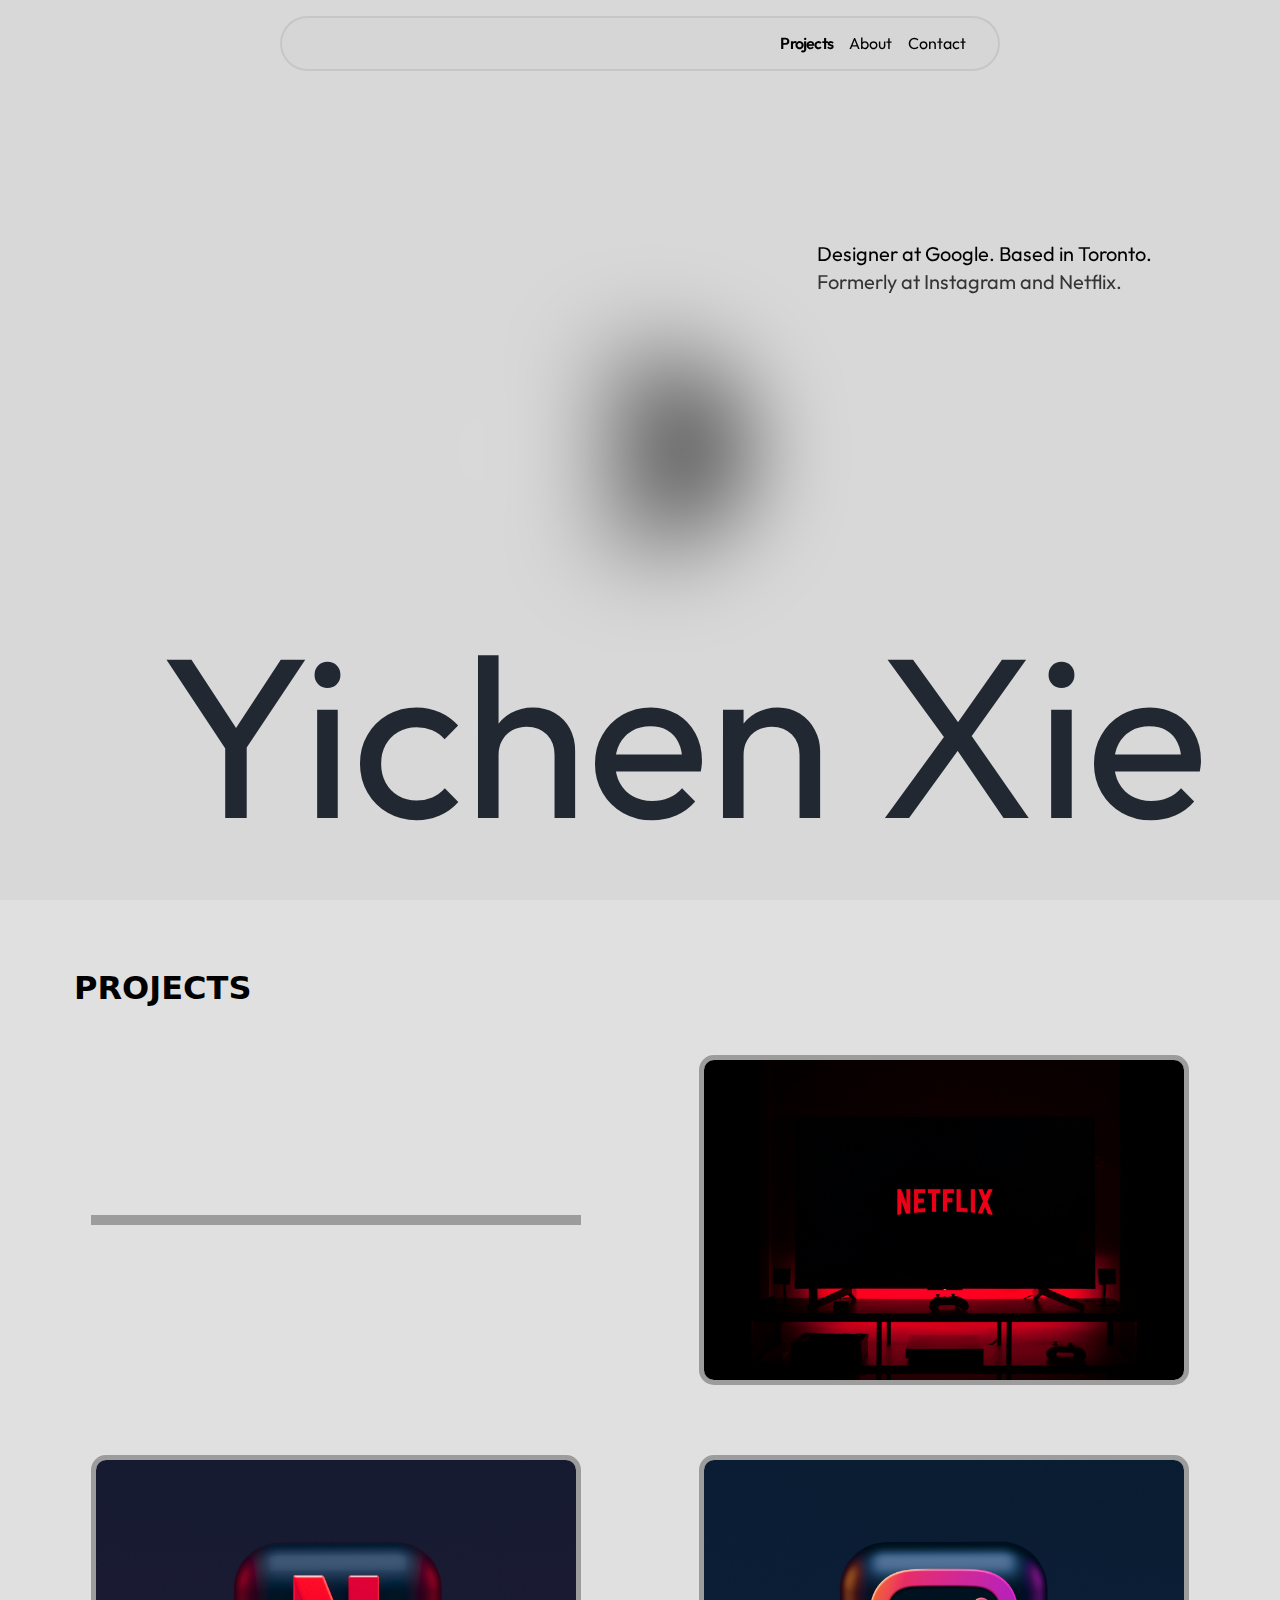
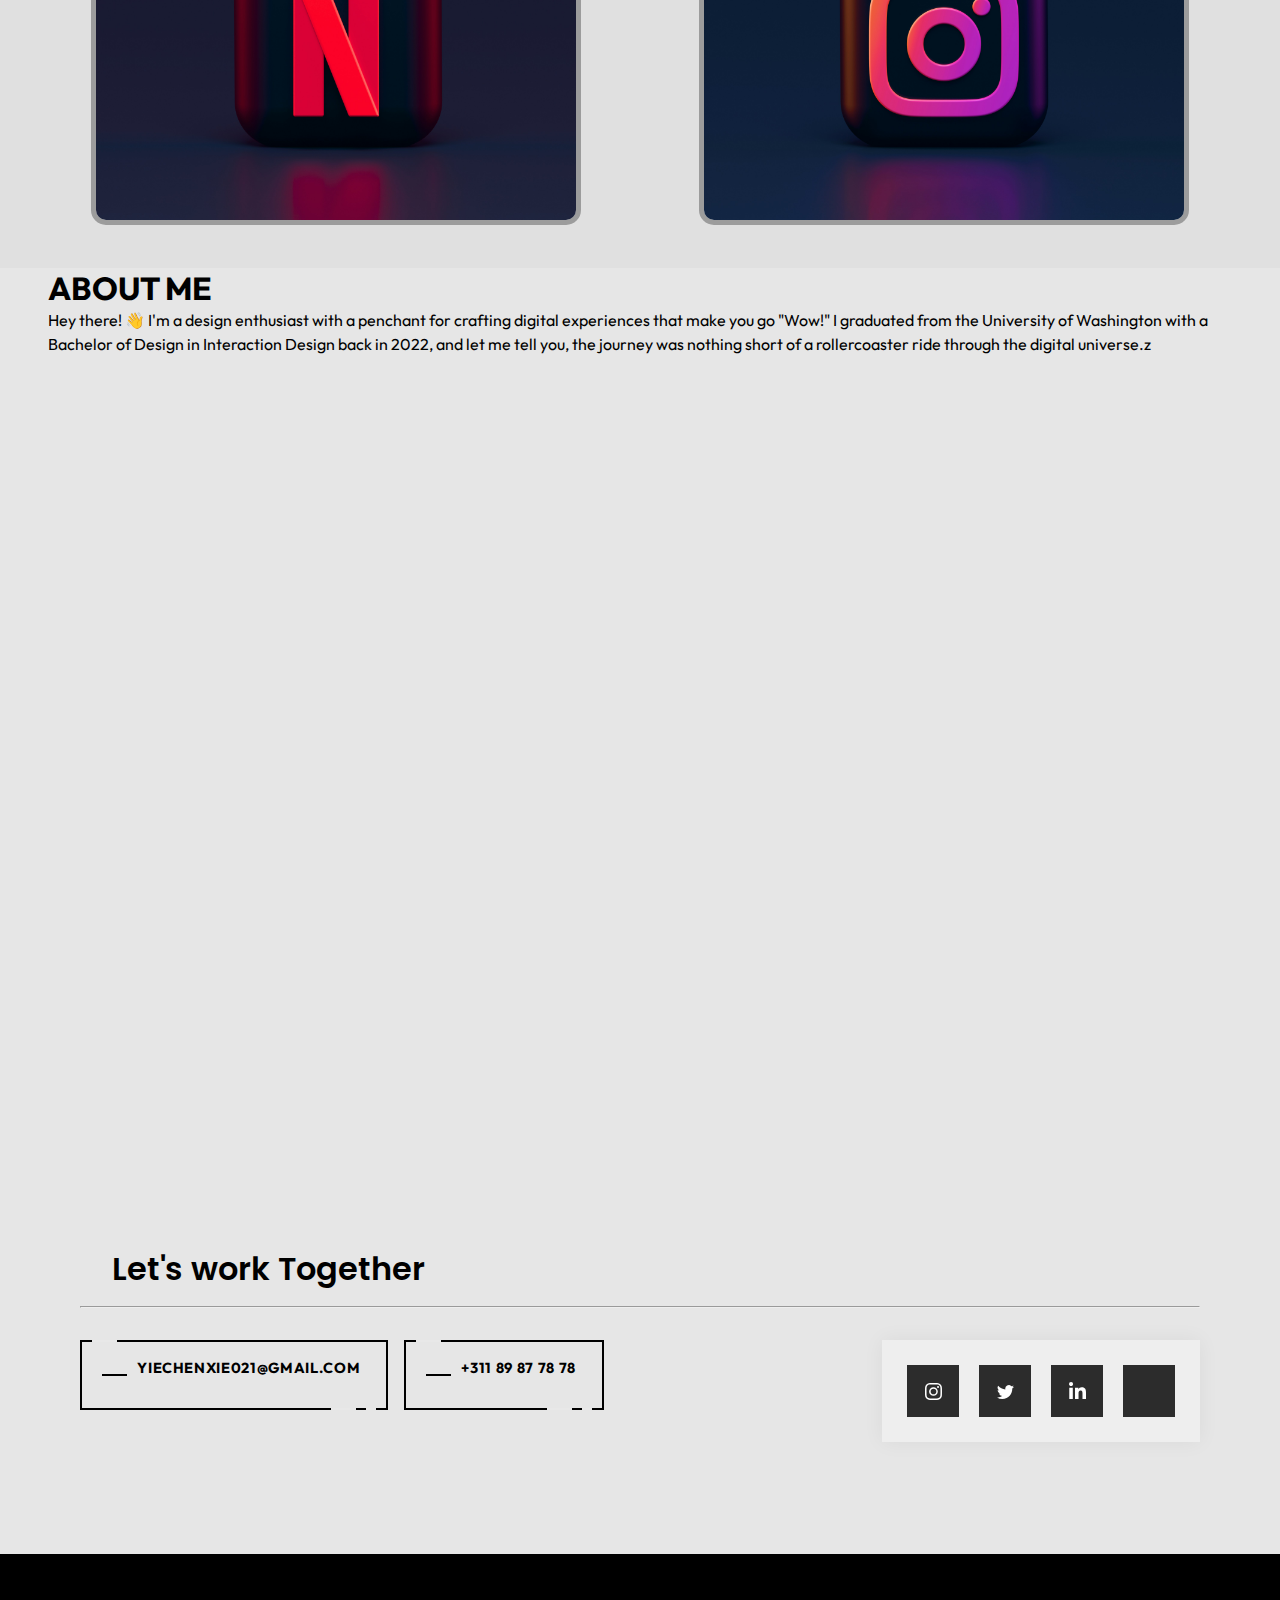
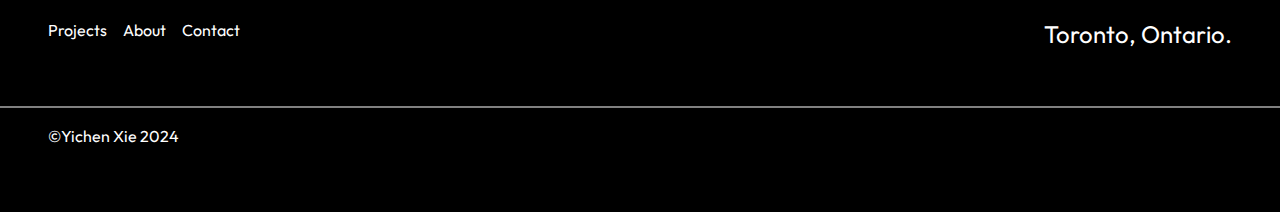
==== commit 8d5d4c74: "updated..." ====
--- a/index.html
+++ b/index.html
@@ -13,6 +13,7 @@
     <link rel="stylesheet" href="css/header.css">
     <link rel="stylesheet" href="css/hero.css">
     <link rel="stylesheet" href="css/project.css">
+    <link rel="stylesheet" href="css/about.css">
     <link rel="stylesheet" href="css/contact.css">
     <link rel="stylesheet" href="css/footer.css">
     <link rel="stylesheet" href="css/utils.css">
@@ -182,7 +183,17 @@
                 </div>
             </div>
         </div>
-        <div class="contact">
+
+       <section>
+        <div class="about container">
+            <h1>ABOUT ME</h1>
+            <div class="about_content">
+                <p>Hey there! 👋 I'm a design enthusiast with a penchant for crafting digital experiences that make you go "Wow!" I graduated from the University of Washington with a Bachelor of Design in Interaction Design back in 2022, and let me tell you, the journey was nothing short of a rollercoaster ride through the digital universe.z</p>
+            </div>
+        </div> 
+       </section>
+       <section >
+        <div class="contact ">
             <h1><button>
                 Let's work Together
               </button></h1>
@@ -218,7 +229,8 @@
                         <i class="fa-brands fa-behance socialSvg"></i>
                     </a>
                   </div>  
-            </div>           
+            </div>   
+       </section>        
               
 
         </div>
--- a/css/main.css
+++ b/css/main.css
@@ -49,7 +49,10 @@
     font-family: "Outfit";
     background-color:#E6E6E6;
     /* position: relative; */
+    /* overflow-y: hidden; Hide vertical scrollbar */
+    /* overflow-x: hidden; Hide horizontal scrollbar */
 }
+
 
 img,
 picture,
--- a/css/project.css
+++ b/css/project.css
@@ -6,6 +6,7 @@
     padding-bottom: 3rem;
 }
 
+/* --------------.project-btn---------- */
 
 .project-btn button {
     align-items: center;
@@ -22,7 +23,9 @@
     outline: 0;
     border: 0;
     padding: 1rem;
-  }
+    margin-bottom: 2rem;
+  }
+  
   
  .project-btn  button:before {
     background-color: #000000;
@@ -197,6 +200,11 @@
 
 /* sm */
 @media (min-width: 640px) {
+  .project {
+  
+    padding-inline: 3rem;
+}
+
 
     .project .box-up {
 
--- a/css/about.css
+++ b/css/about.css
@@ -0,0 +1,30 @@
+.about{
+    height: 100vh;
+    width: 100%;
+    padding-inline: 1rem;
+}
+
+/* xs */
+/* @media (min-width: 475px) { } */
+
+/* sm */
+/* @media (min-width: 640px) { } */
+
+/* md */
+@media (min-width: 768px) { 
+    .about{
+       
+        padding-inline: 1rem;
+    }
+    
+}
+
+/* lg */
+/* @media (min-width: 1024px) { } */
+
+/* xl */
+/* @media (min-width: 1280px) { } */
+
+/* 2xl */
+/* @media (min-width: 1536px) { } */
+
--- a/css/contact.css
+++ b/css/contact.css
@@ -1,270 +1,295 @@
 .contact {
-    padding-inline: 5rem;
-    padding-top: 5rem;
-    padding-bottom: 5rem;
+  padding-inline: 1rem;
+  padding-top: 5rem;
+  padding-bottom: 5rem;
 }
 
 /* ----------contact-heading------------- */
 
 
 .contact h1 {
-    padding-left: 2rem;
-    padding-bottom: 1rem;
+  padding-left: 2rem;
+  padding-bottom: 1rem;
 }
 
 .contact h1 button {
-    color: rgb(0, 0, 0);
-    text-decoration: none;
-    font-size: 2rem;
-    border: none;
-    background: none;
-    font-weight: 600;
-    font-family: 'Poppins', sans-serif;
+  color: rgb(0, 0, 0);
+  text-decoration: none;
+  font-size: 2rem;
+  border: none;
+  background: none;
+  font-weight: 600;
+  font-family: 'Poppins', sans-serif;
 }
 
 .contact h1 button::before {
-    margin-left: auto;
+  margin-left: auto;
 }
 
 .contact h1 button::after,
 .contact h1 button::before {
-    content: '';
-    width: 0%;
-    height: 2px;
-    background: #f44336;
-    display: block;
-    transition: 0.5s;
+  content: '';
+  width: 0%;
+  height: 2px;
+  background: #f44336;
+  display: block;
+  transition: 0.5s;
 }
 
 .contact h1 button:hover::after,
 .contact h1 button:hover::before {
-    width: 100%;
+  width: 100%;
 }
 
 /* contact-down */
 
-.contact-down{
+.contact-down {
+  padding-top: 2rem;
+  padding-bottom: 2rem;
+  display: flex;
+  flex-direction: column;
+}
+
+/* -----------------btns------------ */
+
+.contact-down .btns {
+  position: relative;
+  margin: 0rem;
+  padding: 0;
+  display: flex;
+  gap: 1rem;
+  flex-direction: column;
+}
+
+
+.fancy {
+
+  width: fit-content;
+  background-color: transparent;
+  border: 2px solid #000;
+  border-radius: 0;
+  box-sizing: border-box;
+  color: #fff;
+  cursor: pointer;
+  display: inline-block;
+  /* float: right; */
+  font-weight: 700;
+  letter-spacing: 0.05em;
+  margin: 0;
+
+  margin-bottom: 2rem;
+  outline: none;
+  overflow: visible;
+  padding: 1.25em 2em;
+  position: relative;
+  text-align: center;
+  text-decoration: none;
+  text-transform: none;
+  transition: all 0.3s ease-in-out;
+  user-select: none;
+  font-size: 13px;
+}
+
+.fancy::before {
+  content: " ";
+  width: 1.5625rem;
+  height: 2px;
+  background: black;
+  top: 50%;
+  left: 1.5em;
+  position: absolute;
+  transform: translateY(-50%);
+  transform-origin: center;
+  transition: background 0.3s linear, width 0.3s linear;
+}
+
+.fancy .text {
+  font-size: 1.125em;
+  line-height: 1.33333em;
+  padding-left: 2em;
+  display: block;
+  text-align: left;
+  transition: all 0.3s ease-in-out;
+  text-transform: uppercase;
+  text-decoration: none;
+  color: black;
+}
+
+.fancy .top-key {
+  height: 2px;
+  width: 1.5625rem;
+  top: -2px;
+  left: 0.625rem;
+  position: absolute;
+  background: #e8e8e8;
+  transition: width 0.5s ease-out, left 0.3s ease-out;
+}
+
+.fancy .bottom-key-1 {
+  height: 2px;
+  width: 1.5625rem;
+  right: 1.875rem;
+  bottom: -2px;
+  position: absolute;
+  background: #e8e8e8;
+  transition: width 0.5s ease-out, right 0.3s ease-out;
+}
+
+.fancy .bottom-key-2 {
+  height: 2px;
+  width: 0.625rem;
+  right: 0.625rem;
+  bottom: -2px;
+  position: absolute;
+  background: #e8e8e8;
+  transition: width 0.5s ease-out, right 0.3s ease-out;
+}
+
+.fancy:hover {
+  color: white;
+  background: black;
+}
+
+.fancy:hover::before {
+  width: 0.9375rem;
+  background: white;
+}
+
+.fancy:hover .text {
+  color: white;
+  padding-left: 1.5em;
+}
+
+.fancy:hover .top-key {
+  left: -2px;
+  width: 0px;
+}
+
+.fancy:hover .bottom-key-1,
+.fancy:hover .bottom-key-2 {
+  right: 0;
+  width: 0;
+}
+
+
+/* -----------------socials------------ */
+
+.contact .card {
+  /* width: fit-content; */
+  height: fit-content;
+  background-color: rgb(238, 238, 238);
+  display: flex;
+  align-items: center;
+  justify-content: center;
+  padding: 25px 25px;
+  gap: 20px;
+  box-shadow: 0px 0px 20px rgba(0, 0, 0, 0.055);
+}
+
+/* for all social containers*/
+.socialContainer {
+  width: 52px;
+  height: 52px;
+  background-color: rgb(44, 44, 44);
+  display: flex;
+  align-items: center;
+  justify-content: center;
+  overflow: hidden;
+  transition-duration: .3s;
+}
+
+/* instagram*/
+.containerOne:hover {
+  background-color: #d62976;
+  transition-duration: .3s;
+}
+
+/* twitter*/
+.containerTwo:hover {
+  background-color: #00acee;
+  transition-duration: .3s;
+}
+
+/* linkdin*/
+.containerThree:hover {
+  background-color: #0072b1;
+  transition-duration: .3s;
+}
+
+/* Whatsapp*/
+.containerFour:hover {
+  background-color: #1E6EFF;
+  transition-duration: .3s;
+}
+
+.socialContainer:active {
+  transform: scale(0.9);
+  transition-duration: .3s;
+}
+
+.socialSvg {
+  width: 17px;
+}
+
+.socialSvg path {
+  fill: rgb(255, 255, 255);
+}
+
+.socialContainer:hover .socialSvg {
+  animation: slide-in-top 0.3s both;
+}
+
+.socialContainer i {
+  font-size: 1.25rem;
+  color: white;
+}
+
+@keyframes slide-in-top {
+  0% {
+    transform: translateY(-50px);
+    opacity: 0;
+  }
+
+  100% {
+    transform: translateY(0);
+    opacity: 1;
+  }
+}
+
+
+
+/* xs */
+@media (min-width: 475px) {}
+
+/* sm */
+@media (min-width: 640px) {
+  .contact {
+    padding-inline: 5rem;
+
+  }
+
+
+
+ .contact-down .btns {
+    position: relative;
+    display: flex;
+    flex-direction: row;
+  }
+}
+
+/* md */
+@media (min-width: 768px) {}
+
+/* lg */
+@media (min-width: 1024px) {
+  .contact-down {
     padding-top: 2rem;
     padding-bottom: 2rem;
     display: flex;
+    flex-direction: row;
     justify-content: space-between;
-}
-
-/* -----------------btns------------ */
-.btns {
-    position: relative;
-    margin: 2rem;
-    display: flex;
-    gap: 1rem;
-    flex-direction: column;
-}
-
-.fancy {
-    background-color: transparent;
-    border: 2px solid #000;
-    border-radius: 0;
-    box-sizing: border-box;
-    color: #fff;
-    cursor: pointer;
-    display: inline-block;
-    /* float: right; */
-    font-weight: 700;
-    letter-spacing: 0.05em;
-    margin: 0;
-    outline: none;
-    overflow: visible;
-    padding: 1.25em 2em;
-    position: relative;
-    text-align: center;
-    text-decoration: none;
-    text-transform: none;
-    transition: all 0.3s ease-in-out;
-    user-select: none;
-    font-size: 13px;
-}
-
-.fancy::before {
-    content: " ";
-    width: 1.5625rem;
-    height: 2px;
-    background: black;
-    top: 50%;
-    left: 1.5em;
-    position: absolute;
-    transform: translateY(-50%);
-    transform-origin: center;
-    transition: background 0.3s linear, width 0.3s linear;
-}
-
-.fancy .text {
-    font-size: 1.125em;
-    line-height: 1.33333em;
-    padding-left: 2em;
-    display: block;
-    text-align: left;
-    transition: all 0.3s ease-in-out;
-    text-transform: uppercase;
-    text-decoration: none;
-    color: black;
-}
-
-.fancy .top-key {
-    height: 2px;
-    width: 1.5625rem;
-    top: -2px;
-    left: 0.625rem;
-    position: absolute;
-    background: #e8e8e8;
-    transition: width 0.5s ease-out, left 0.3s ease-out;
-}
-
-.fancy .bottom-key-1 {
-    height: 2px;
-    width: 1.5625rem;
-    right: 1.875rem;
-    bottom: -2px;
-    position: absolute;
-    background: #e8e8e8;
-    transition: width 0.5s ease-out, right 0.3s ease-out;
-}
-
-.fancy .bottom-key-2 {
-    height: 2px;
-    width: 0.625rem;
-    right: 0.625rem;
-    bottom: -2px;
-    position: absolute;
-    background: #e8e8e8;
-    transition: width 0.5s ease-out, right 0.3s ease-out;
-}
-
-.fancy:hover {
-    color: white;
-    background: black;
-}
-
-.fancy:hover::before {
-    width: 0.9375rem;
-    background: white;
-}
-
-.fancy:hover .text {
-    color: white;
-    padding-left: 1.5em;
-}
-
-.fancy:hover .top-key {
-    left: -2px;
-    width: 0px;
-}
-
-.fancy:hover .bottom-key-1,
-.fancy:hover .bottom-key-2 {
-    right: 0;
-    width: 0;
-}
-
-
-/* -----------------socials------------ */
-
-.contact .card {
-    width: fit-content;
-    height: fit-content;
-    background-color: rgb(238, 238, 238);
-    display: flex;
-    align-items: center;
-    justify-content: center;
-    padding: 25px 25px;
-    gap: 20px;
-    box-shadow: 0px 0px 20px rgba(0, 0, 0, 0.055);
-  }
-  
-  /* for all social containers*/
-  .socialContainer {
-    width: 52px;
-    height: 52px;
-    background-color: rgb(44, 44, 44);
-    display: flex;
-    align-items: center;
-    justify-content: center;
-    overflow: hidden;
-    transition-duration: .3s;
-  }
-  /* instagram*/
-  .containerOne:hover {
-    background-color: #d62976;
-    transition-duration: .3s;
-  }
-  /* twitter*/
-  .containerTwo:hover {
-    background-color: #00acee;
-    transition-duration: .3s;
-  }
-  /* linkdin*/
-  .containerThree:hover {
-    background-color: #0072b1;
-    transition-duration: .3s;
-  }
-  /* Whatsapp*/
-  .containerFour:hover {
-    background-color: #1E6EFF;
-    transition-duration: .3s;
-  }
-  
-  .socialContainer:active {
-    transform: scale(0.9);
-    transition-duration: .3s;
-  }
-  
-  .socialSvg {
-    width: 17px;
-  }
-  
-  .socialSvg path {
-    fill: rgb(255, 255, 255);
-  }
-  
-  .socialContainer:hover .socialSvg {
-    animation: slide-in-top 0.3s both;
-  }
-
-  .socialContainer i{
-    font-size: 1.25rem;
-    color: white;
-  }
-  
-  @keyframes slide-in-top {
-    0% {
-      transform: translateY(-50px);
-      opacity: 0;
-    }
-  
-    100% {
-      transform: translateY(0);
-      opacity: 1;
-    }
-  }
-  
-  
-
-/* xs */
-@media (min-width: 475px) {}
-
-/* sm */
-@media (min-width: 640px) {
-    .btns {
-        position: relative;
-        margin: 2rem;
-        display: flex;
-        flex-direction: row;
-    }
-}
-
-/* md */
-/* @media (min-width: 768px) { } */
-
-/* lg */
-/* @media (min-width: 1024px) { } */
+  }
+}
 
 /* xl */
 /* @media (min-width: 1280px) { } */
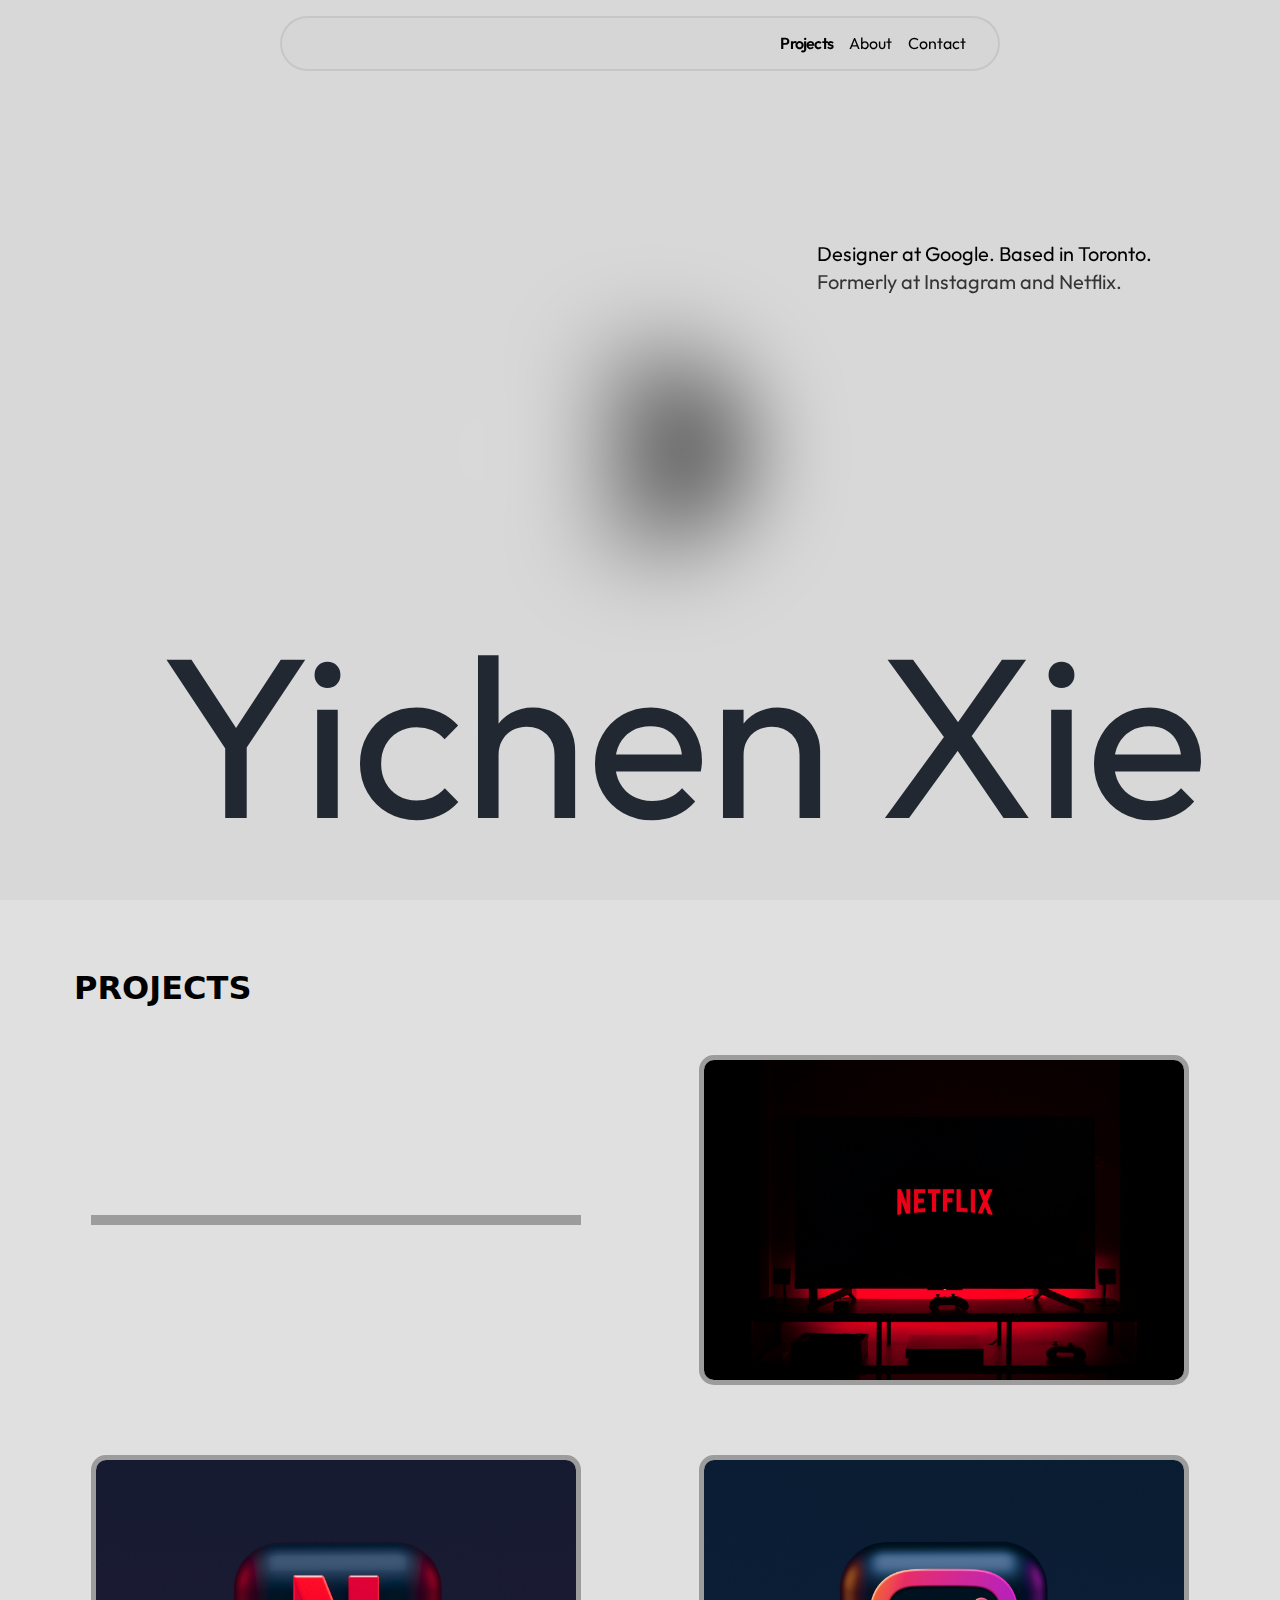
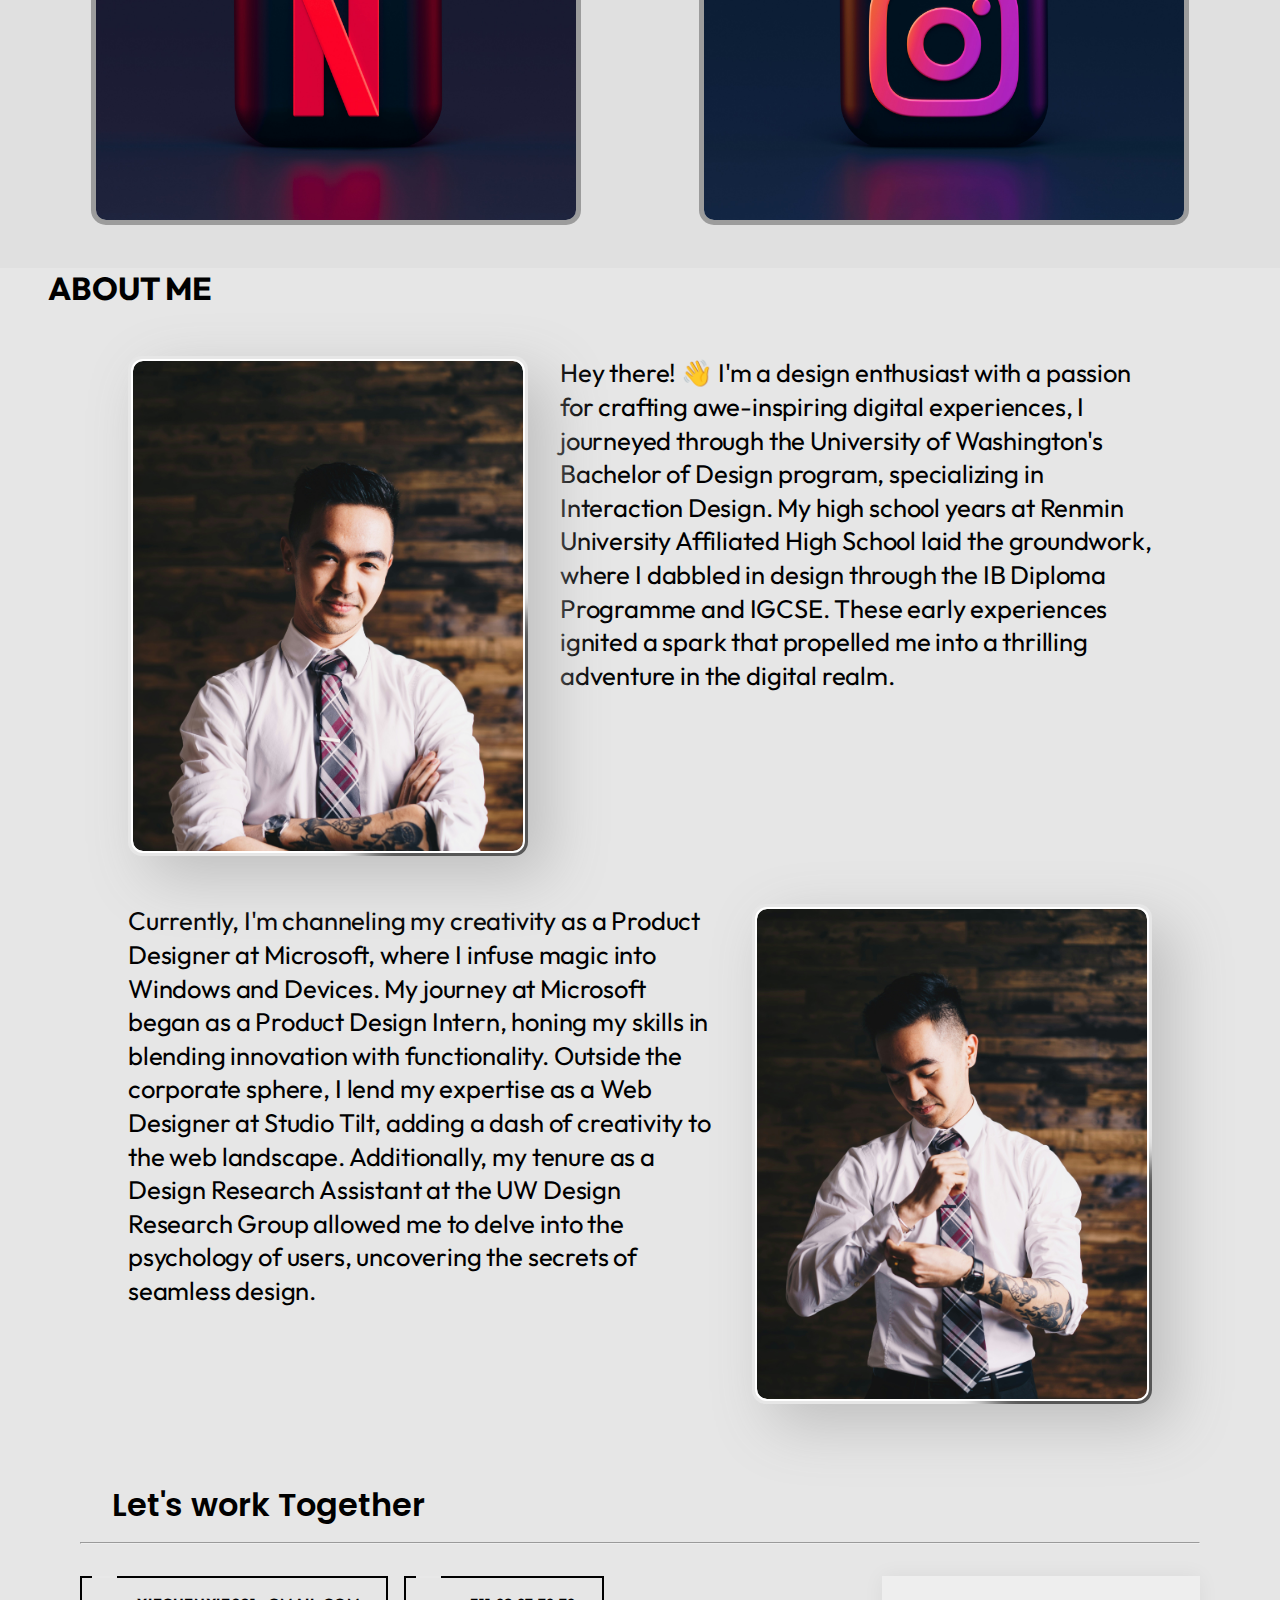
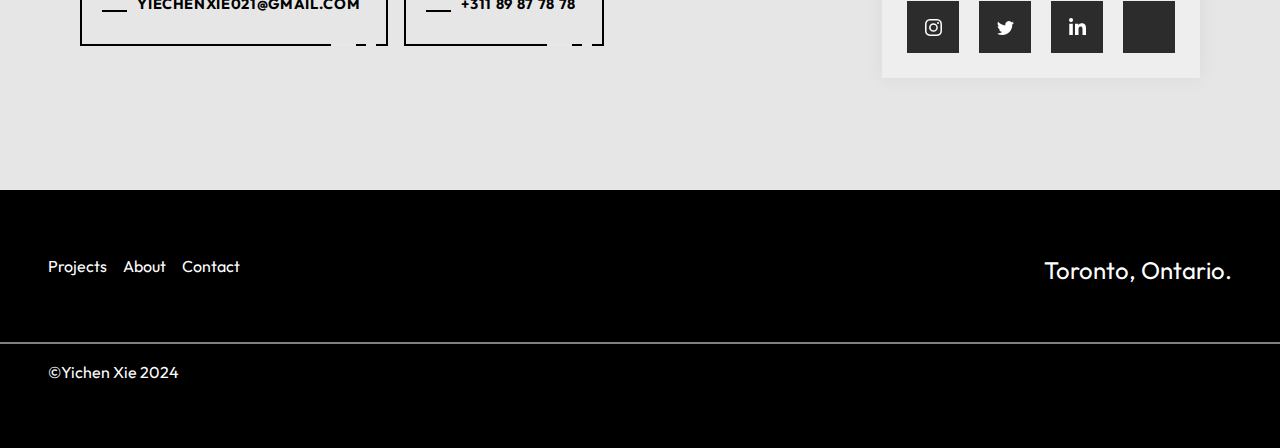
==== commit 602816e6: "about-section_update" ====
--- a/index.html
+++ b/index.html
@@ -185,10 +185,26 @@
         </div>
 
        <section>
-        <div class="about container">
+        <div class="about ">
             <h1>ABOUT ME</h1>
             <div class="about_content">
-                <p>Hey there! 👋 I'm a design enthusiast with a penchant for crafting digital experiences that make you go "Wow!" I graduated from the University of Washington with a Bachelor of Design in Interaction Design back in 2022, and let me tell you, the journey was nothing short of a rollercoaster ride through the digital universe.z</p>
+                <div class="card">
+                    <div class="bg"></div>
+                    <div class="blob"></div>
+                  </div>
+
+                <p>
+                    Hey there! 👋 I'm a design enthusiast with a passion for crafting awe-inspiring digital experiences, I journeyed through the University of Washington's Bachelor of Design program, specializing in Interaction Design. My high school years at Renmin University Affiliated High School laid the groundwork, where I dabbled in design through the IB Diploma Programme and IGCSE. These early experiences ignited a spark that propelled me into a thrilling adventure in the digital realm.</p>
+                  
+            </div>
+            <div class="about_content sec">
+                <div class="card">
+                    <div class="bg"></div>
+                    <div class="blob"></div>
+                  </div>
+
+                <p> Currently, I'm channeling my creativity as a Product Designer at Microsoft, where I infuse magic into Windows and Devices. My journey at Microsoft began as a Product Design Intern, honing my skills in blending innovation with functionality. Outside the corporate sphere, I lend my expertise as a Web Designer at Studio Tilt, adding a dash of creativity to the web landscape. Additionally, my tenure as a Design Research Assistant at the UW Design Research Group allowed me to delve into the psychology of users, uncovering the secrets of seamless design.</p>
+                  
             </div>
         </div> 
        </section>
--- a/css/header.css
+++ b/css/header.css
@@ -2,9 +2,8 @@
     width: 100%;
     padding-top: 1rem;
     position: fixed;
-    /* border: 1px solid red; */
     padding-inline: 1rem;
-    z-index: 2;
+    z-index: 10000;
 }
 
 a{
--- a/css/about.css
+++ b/css/about.css
@@ -1,8 +1,111 @@
-.about{
-    height: 100vh;
+.about {
+    /* height: 100vh; */
     width: 100%;
     padding-inline: 1rem;
 }
+
+/*----------- card------- */
+.about .card {
+    position: relative;
+    width: 270px;
+    height: 370px;
+    border-radius: 14px;
+    z-index: 1111;
+    overflow: hidden;
+    display: flex;
+    flex-direction: column;
+    align-items: center;
+    justify-content: center;
+    box-shadow: 20px 20px 60px #bebebe;
+
+}
+
+.about_content p{
+    letter-spacing: -.2px;
+    word-spacing: .2px;
+}
+.bg {
+    position: absolute;
+    top: 5px;
+    left: 5px;
+    /* width: 260px;
+    height: 360px; */
+    z-index: 1;
+    background-image: url(../images/about/redd-f-pzOUnvx9c1E-unsplash.jpg);
+    background-size: cover;
+    backdrop-filter: blur(24px);
+    border-radius: 10px;
+    overflow: hidden;
+    outline: 2px solid white;
+}
+.about_content{
+    padding-top: 3rem;
+}
+.sec .bg {
+    position: absolute;
+    top: 5px;
+    left: 5px;
+    /* width: 260px;
+    height: 360px; */
+    z-index: 1;
+    background-image: url(../images/about/redd-f-C9EOBGeiJsw-unsplash.jpg);
+    /* background-size: cover; */
+    /* object-fit: cover; */
+    backdrop-filter: blur(24px);
+    border-radius: 10px;
+    overflow: hidden;
+    outline: 2px solid white;
+}
+.blob {
+    position: absolute;
+    z-index: 0;
+    top: 50%;
+    left: 50%;
+    width: 270px;
+    height: 270px;
+    border-radius: 50%;
+    background-color: #575757;
+    opacity: 1;
+    filter: blur(12px);
+    animation: blob-bounce 5s infinite ease;
+}
+
+@keyframes blob-bounce {
+    0% {
+        transform: translate(-100%, -100%) translate3d(0, 0, 0);
+    }
+
+    25% {
+        transform: translate(-100%, -100%) translate3d(100%, 0, 0);
+    }
+
+    50% {
+        transform: translate(-100%, -100%) translate3d(100%, 100%, 0);
+    }
+
+    75% {
+        transform: translate(-100%, -100%) translate3d(0, 100%, 0);
+    }
+
+    100% {
+        transform: translate(-100%, -100%) translate3d(0, 0, 0);
+    }
+}
+
+
+
+/*----- .about_content------------ */
+.about_content {
+    display: flex;
+    flex-direction: column;
+    gap: 2rem;
+    /* border: 1px solid red; */
+    /* width: fit-content; */
+     justify-content: center;
+    /* align-items: center;  */
+}
+
+
 
 /* xs */
 /* @media (min-width: 475px) { } */
@@ -11,20 +114,56 @@
 /* @media (min-width: 640px) { } */
 
 /* md */
-@media (min-width: 768px) { 
-    .about{
-       
-        padding-inline: 1rem;
+@media (min-width: 768px) {
+    .about {
+
+        padding-inline: 3rem;
     }
-    
+
+    .about .card {
+        width: 400px;
+        height: 500px;
+    }
+
+    .bg {
+        width: 390px;
+        height: 490px;
+
+    }
+
+    .blob {
+        width: 300px;
+        height: 300px;
+    }
+
+
+
+
 }
 
 /* lg */
-/* @media (min-width: 1024px) { } */
+@media (min-width: 1024px) {
+
+    .about_content {
+        display: flex;
+        flex-direction: row;
+        gap: 2rem;
+    }
+
+    .about_content p {
+
+        width: 50%;
+        /* border: 2px solid red; */
+        font-size: 1.6rem;
+    }
+
+    .about .sec {
+        flex-direction: row-reverse;
+    }
+}
 
 /* xl */
 /* @media (min-width: 1280px) { } */
 
 /* 2xl */
-/* @media (min-width: 1536px) { } */
-
+/* @media (min-width: 1536px) { } */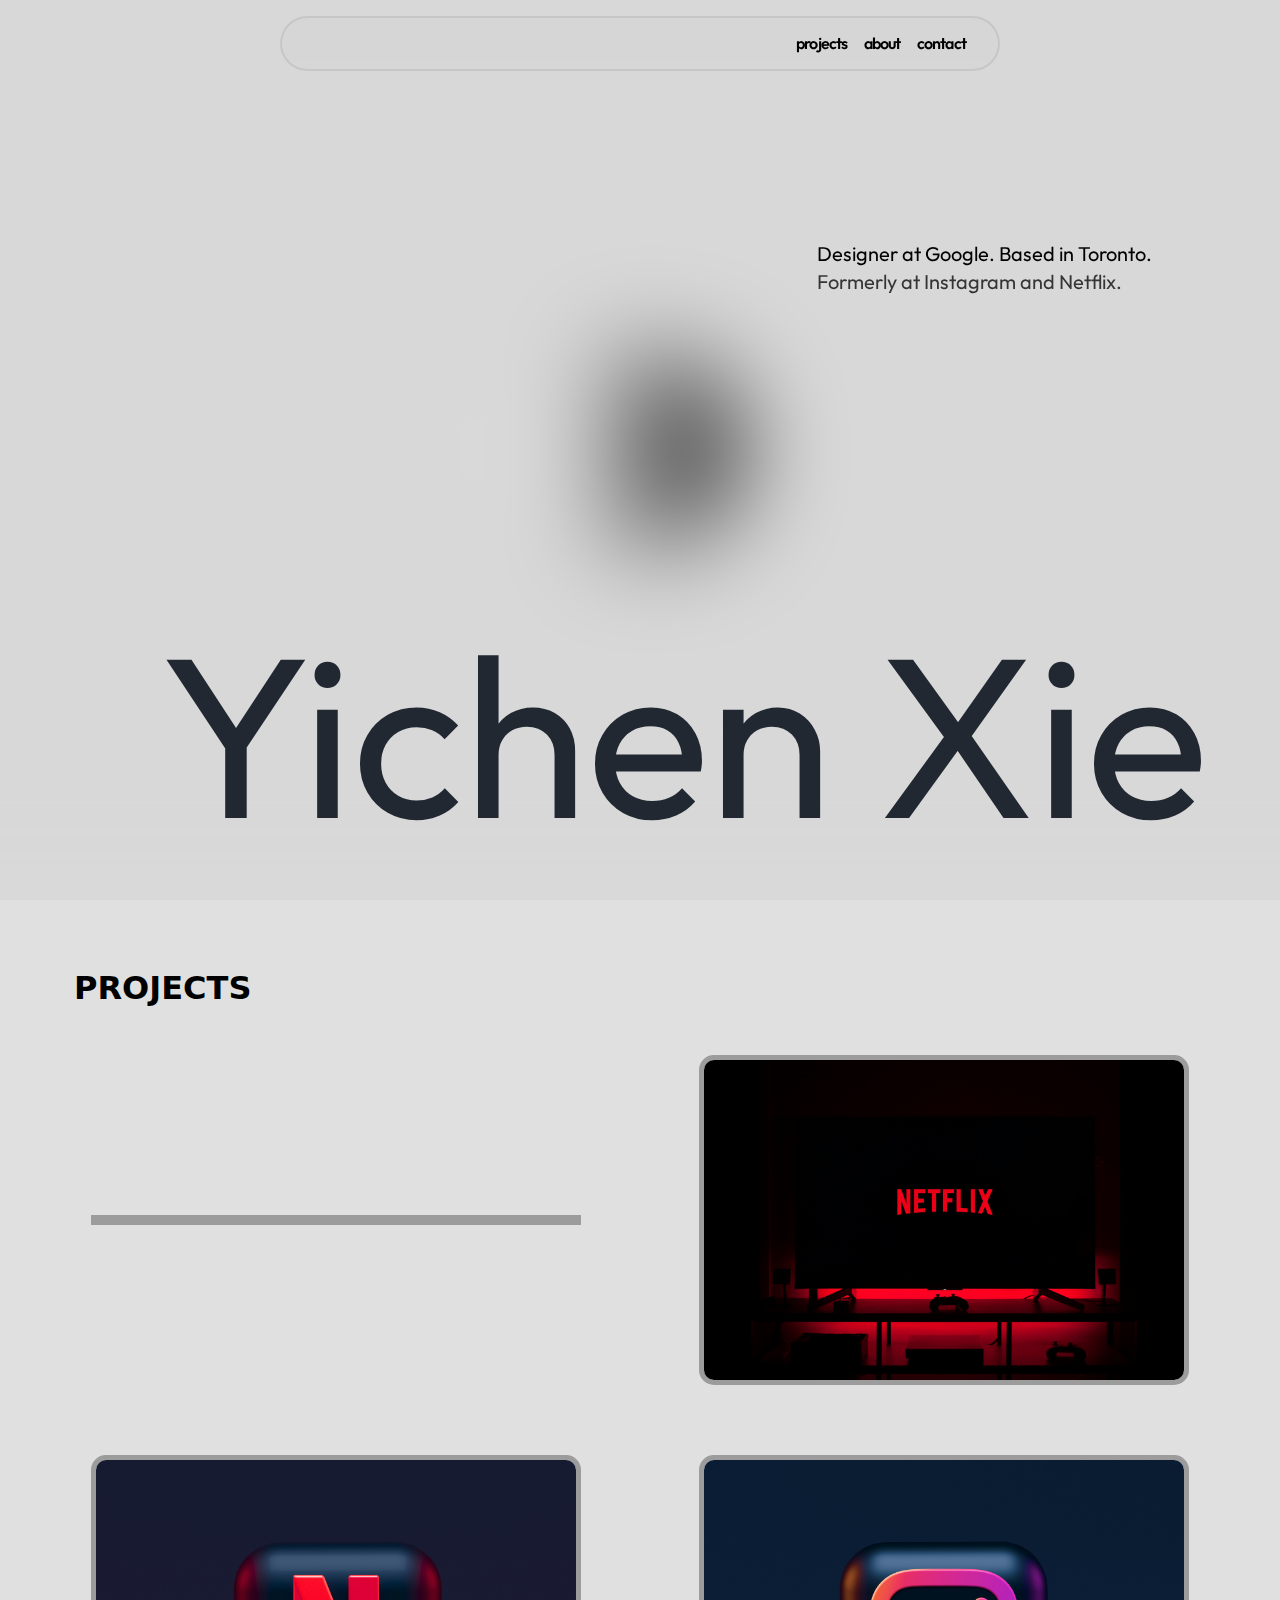
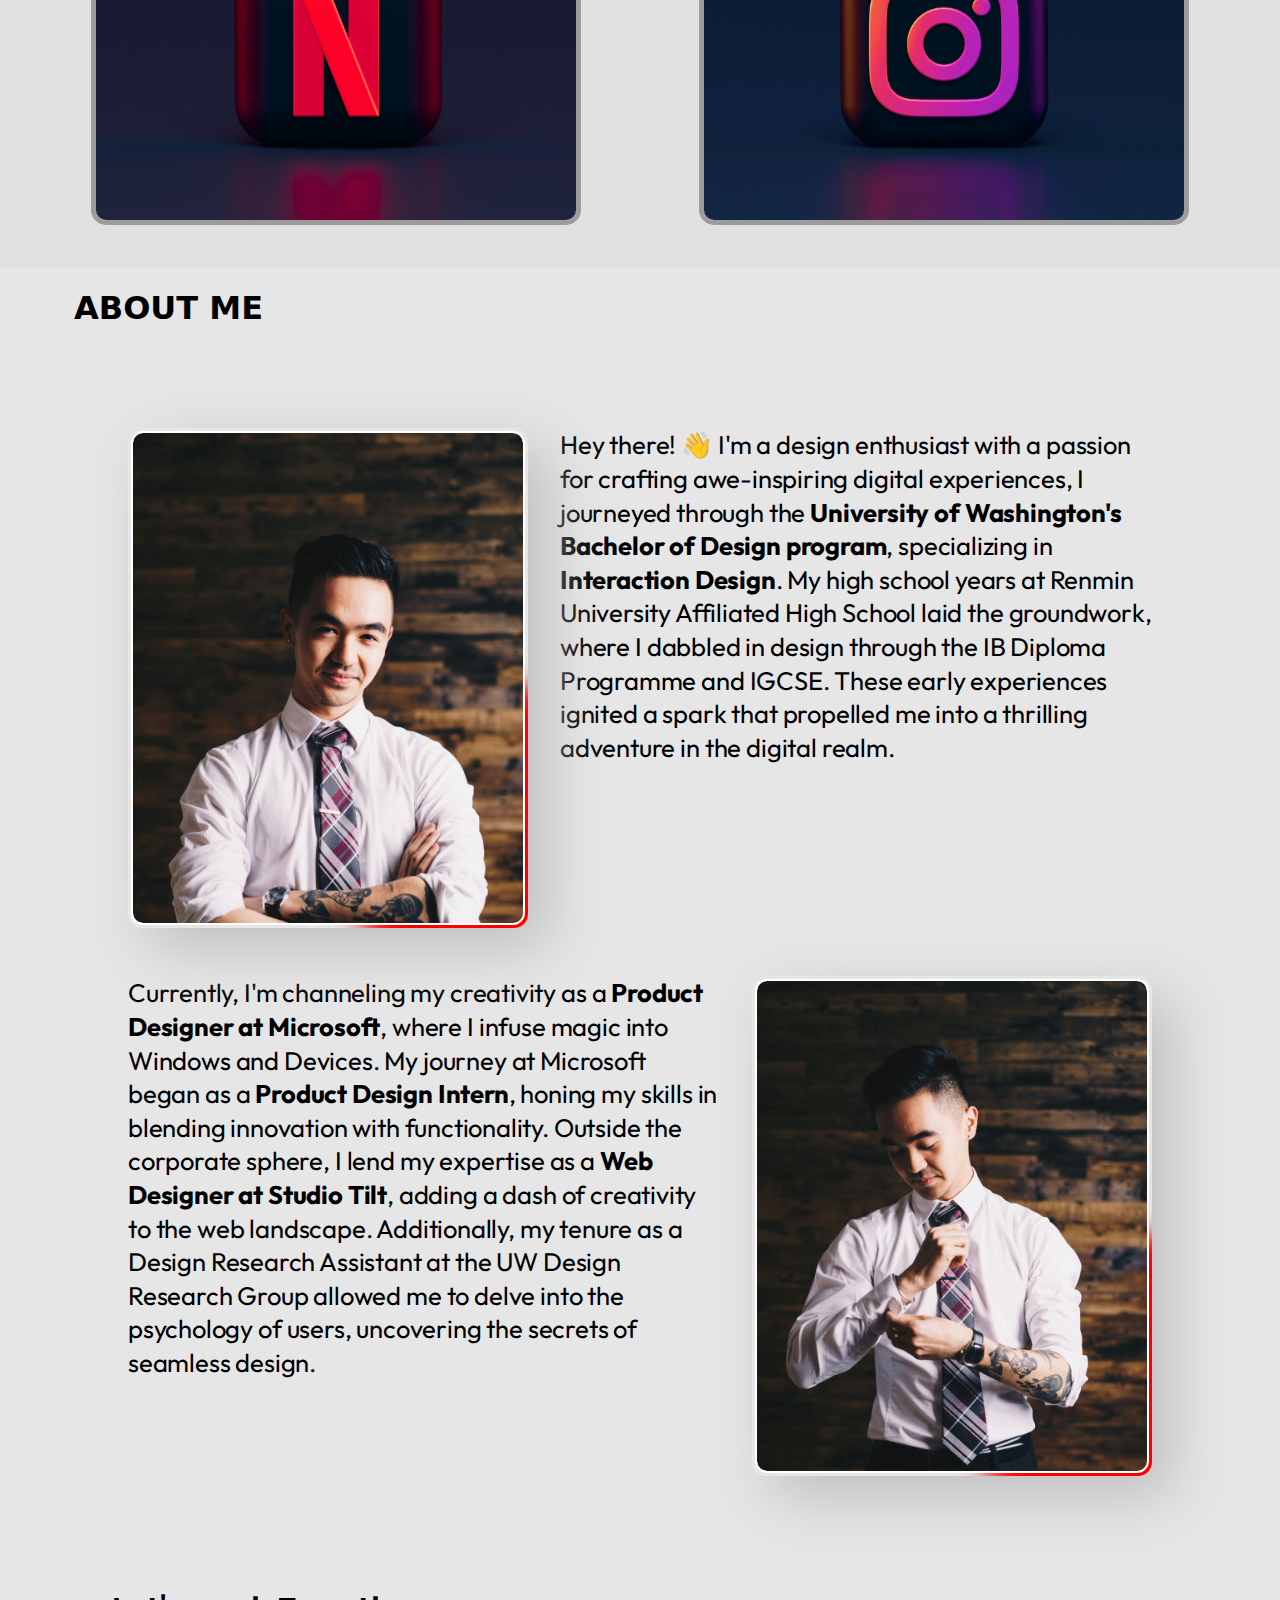
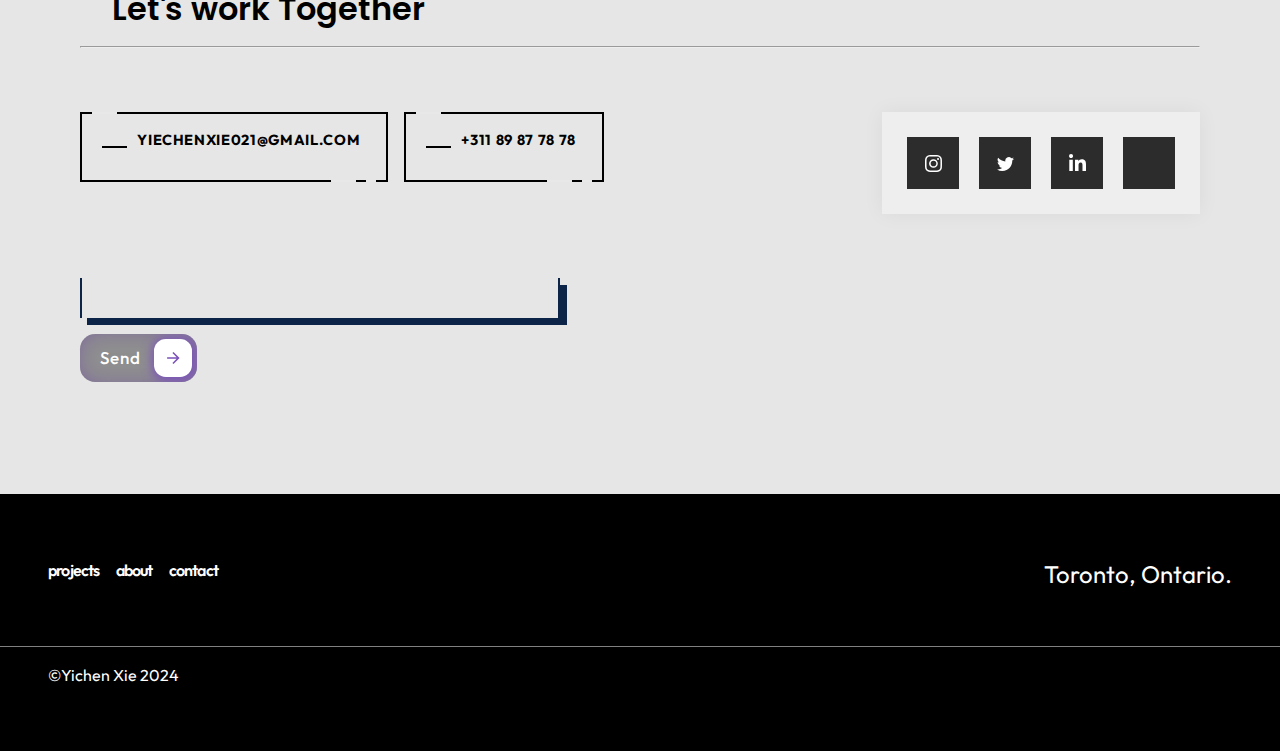
==== commit be517f31: "changes_commited" ====
--- a/index.html
+++ b/index.html
@@ -31,9 +31,9 @@
                         alt=""></a>
             </div>
             <ul>
-                <li><a href="project-1.html">Projects</a></li>
-                <li>About</li>
-                <li>Contact</li>
+                <li><a href="#project">projects</a></li>
+                <li><a href="#about">about</a></li>
+                <li><a href="#contact">contact</a></li>
             </ul>
 
         </nav>
@@ -61,208 +61,235 @@
             </div>
         </div>
 
-        <div class="project ">
-           <div class="project-btn">
-            <button>
-                PROJECTS
-            </button>
-           </div>
-            <div class="project_container">
-
-
-                <div class="box-up">
-                    <div class="box">
-                        <div class="card card-1">
-                            <img src="images/card_Images/remy-gieling-Zf0mPf4lG-U-unsplash.jpg" alt="">
-                            <div class="card__content">
-                                <p class="card__title">Embrace All Play</p>
-                                <p class="card__description">A gaming metaverse that enable the formation & autonomy of diverse gaming communities.</p>
-                                <button class="cta">
-                                    <span class="hover-underline-animation"> Learn More</span>
-                                    <svg
-                                      id="arrow-horizontal"
-                                      xmlns="http://www.w3.org/2000/svg"
-                                      width="30"
-                                      height="10"
-                                      viewBox="0 0 46 16"
-                                    >
-                                      <path
-                                        id="Path_10"
-                                        data-name="Path 10"
-                                        d="M8,0,6.545,1.455l5.506,5.506H-30V9.039H12.052L6.545,14.545,8,16l8-8Z"
-                                        transform="translate(30)"
-                                      ></path>
-                                    </svg>
-                                  </button>
-                                  
+        <section id="project">
+            <div class="project ">
+                <div class="project-btn">
+                    <button>
+                        PROJECTS
+                    </button>
+                </div>
+                <div class="project_container">
+
+
+                    <div class="box-up">
+                        <div class="box">
+                            <div class="card card-1">
+                                <img src="images/card_Images/remy-gieling-Zf0mPf4lG-U-unsplash.jpg" alt="">
+                                <div class="card__content">
+                                    <p class="card__title">Embrace All Play</p>
+                                    <p class="card__description">A gaming metaverse that enable the formation & autonomy
+                                        of diverse gaming communities.</p>
+                                    <button class="cta">
+                                        <span class="hover-underline-animation"> <a href="project-1.html">Learn
+                                                More</a></span>
+                                        <svg id="arrow-horizontal" xmlns="http://www.w3.org/2000/svg" width="30"
+                                            height="10" viewBox="0 0 46 16">
+                                            <path id="Path_10" data-name="Path 10"
+                                                d="M8,0,6.545,1.455l5.506,5.506H-30V9.039H12.052L6.545,14.545,8,16l8-8Z"
+                                                transform="translate(30)"></path>
+                                        </svg>
+                                    </button>
+
+                                </div>
                             </div>
-                        </div>
-
-                    </div>
-                    <div class="box">
-                        <div class="card card-2">
-
-                            <img src="images/card_Images/thibault-penin-AWOl7qqsffM-unsplash.jpg" alt="">
-                            <div class="card__content">
-                                <p class="card__title">Please Don't Leave</p>
-                                <p class="card__description">Understanding customer loyalty and why members frequently leave Netflix. How can we convince them to stay?</p>
-                                <button class="cta">
-                                    <span class="hover-underline-animation"> Learn More</span>
-                                    <svg
-                                      id="arrow-horizontal"
-                                      xmlns="http://www.w3.org/2000/svg"
-                                      width="30"
-                                      height="10"
-                                      viewBox="0 0 46 16"
-                                    >
-                                      <path
-                                        id="Path_10"
-                                        data-name="Path 10"
-                                        d="M8,0,6.545,1.455l5.506,5.506H-30V9.039H12.052L6.545,14.545,8,16l8-8Z"
-                                        transform="translate(30)"
-                                      ></path>
-                                    </svg>
-                                  </button>
+
+                        </div>
+                        <div class="box">
+                            <div class="card card-2">
+
+                                <img src="images/card_Images/thibault-penin-AWOl7qqsffM-unsplash.jpg" alt="">
+                                <div class="card__content">
+                                    <p class="card__title">Please Don't Leave</p>
+                                    <p class="card__description">Understanding customer loyalty and why members
+                                        frequently leave Netflix. How can we convince them to stay?</p>
+                                    <button class="cta"> <span class="hover-underline-animation"> <a
+                                                href="project-1.html">Learn More</a></span>
+                                        <svg id="arrow-horizontal" xmlns="http://www.w3.org/2000/svg" width="30"
+                                            height="10" viewBox="0 0 46 16">
+                                            <path id="Path_10" data-name="Path 10"
+                                                d="M8,0,6.545,1.455l5.506,5.506H-30V9.039H12.052L6.545,14.545,8,16l8-8Z"
+                                                transform="translate(30)"></path>
+                                        </svg>
+                                    </button>
+                                </div>
                             </div>
                         </div>
                     </div>
-                </div>
-                <div class="box-down">
-                    <div class="box">
-                        <div class="card card-3">
-                            <img src="images/card_Images/alexander-shatov-UVfvFrp4x4E-unsplash.jpg" alt="">
-                            <div class="card__content">
-                                <p class="card__title">Please Don't Leave</p>
-                                <p class="card__description">Understanding customer loyalty and why members frequently leave Netflix. How can we convince them to stay?</p>
-                                <button class="cta">
-                                    <span class="hover-underline-animation"> Learn More</span>
-                                    <svg
-                                      id="arrow-horizontal"
-                                      xmlns="http://www.w3.org/2000/svg"
-                                      width="30"
-                                      height="10"
-                                      viewBox="0 0 46 16"
-                                    >
-                                      <path
-                                        id="Path_10"
-                                        data-name="Path 10"
-                                        d="M8,0,6.545,1.455l5.506,5.506H-30V9.039H12.052L6.545,14.545,8,16l8-8Z"
-                                        transform="translate(30)"
-                                      ></path>
-                                    </svg>
-                                  </button>
+                    <div class="box-down">
+                        <div class="box">
+                            <div class="card card-3">
+                                <img src="images/card_Images/alexander-shatov-UVfvFrp4x4E-unsplash.jpg" alt="">
+                                <div class="card__content">
+                                    <p class="card__title">Please Don't Leave</p>
+                                    <p class="card__description">Understanding customer loyalty and why members
+                                        frequently leave Netflix. How can we convince them to stay?</p>
+                                    <button class="cta"> <span class="hover-underline-animation"> <a
+                                                href="project-1.html">Learn More</a></span>
+                                        <svg id="arrow-horizontal" xmlns="http://www.w3.org/2000/svg" width="30"
+                                            height="10" viewBox="0 0 46 16">
+                                            <path id="Path_10" data-name="Path 10"
+                                                d="M8,0,6.545,1.455l5.506,5.506H-30V9.039H12.052L6.545,14.545,8,16l8-8Z"
+                                                transform="translate(30)"></path>
+                                        </svg>
+                                    </button>
+                                </div>
                             </div>
                         </div>
-                    </div>
-                    <div class="box">
-                        <div class="card card-4">
-                            <img src="images/card_Images/alexander-shatov-71Qk8ODIBko-unsplash.jpg" alt="">
-                            <div class="card__content">
-                                <p class="card__title">Shortcuts in Instagram DMs</p>
-                                <p class="card__description">Enabling more organic usage of expressive features in content-driven messaging</p>
-                                <button class="cta">
-                                    <span class="hover-underline-animation"> Learn More</span>
-                                    <svg
-                                      id="arrow-horizontal"
-                                      xmlns="http://www.w3.org/2000/svg"
-                                      width="30"
-                                      height="10"
-                                      viewBox="0 0 46 16"
-                                    >
-                                      <path
-                                        id="Path_10"
-                                        data-name="Path 10"
-                                        d="M8,0,6.545,1.455l5.506,5.506H-30V9.039H12.052L6.545,14.545,8,16l8-8Z"
-                                        transform="translate(30)"
-                                      ></path>
-                                    </svg>
-                                  </button>
+                        <div class="box">
+                            <div class="card card-4">
+                                <img src="images/card_Images/alexander-shatov-71Qk8ODIBko-unsplash.jpg" alt="">
+                                <div class="card__content">
+                                    <p class="card__title">Shortcuts in Instagram DMs</p>
+                                    <p class="card__description">Enabling more organic usage of expressive features in
+                                        content-driven messaging</p>
+                                    <button class="cta"> <span class="hover-underline-animation"> <a
+                                                href="project-1.html">Learn More</a></span>
+                                        <svg id="arrow-horizontal" xmlns="http://www.w3.org/2000/svg" width="30"
+                                            height="10" viewBox="0 0 46 16">
+                                            <path id="Path_10" data-name="Path 10"
+                                                d="M8,0,6.545,1.455l5.506,5.506H-30V9.039H12.052L6.545,14.545,8,16l8-8Z"
+                                                transform="translate(30)"></path>
+                                        </svg>
+                                    </button>
+                                </div>
                             </div>
                         </div>
                     </div>
                 </div>
             </div>
-        </div>
-
-       <section>
-        <div class="about ">
-            <h1>ABOUT ME</h1>
-            <div class="about_content">
-                <div class="card">
-                    <div class="bg"></div>
-                    <div class="blob"></div>
-                  </div>
-
-                <p>
-                    Hey there! 👋 I'm a design enthusiast with a passion for crafting awe-inspiring digital experiences, I journeyed through the University of Washington's Bachelor of Design program, specializing in Interaction Design. My high school years at Renmin University Affiliated High School laid the groundwork, where I dabbled in design through the IB Diploma Programme and IGCSE. These early experiences ignited a spark that propelled me into a thrilling adventure in the digital realm.</p>
-                  
-            </div>
-            <div class="about_content sec">
-                <div class="card">
-                    <div class="bg"></div>
-                    <div class="blob"></div>
-                  </div>
-
-                <p> Currently, I'm channeling my creativity as a Product Designer at Microsoft, where I infuse magic into Windows and Devices. My journey at Microsoft began as a Product Design Intern, honing my skills in blending innovation with functionality. Outside the corporate sphere, I lend my expertise as a Web Designer at Studio Tilt, adding a dash of creativity to the web landscape. Additionally, my tenure as a Design Research Assistant at the UW Design Research Group allowed me to delve into the psychology of users, uncovering the secrets of seamless design.</p>
-                  
-            </div>
-        </div> 
-       </section>
-       <section >
-        <div class="contact ">
-            <h1><button>
-                Let's work Together
-              </button></h1>
-            <hr>
-            <div class="contact-down">
-                <div class="btns">
-                    <a class="fancy" href="#">
-                        <span class="top-key"></span>
-                        <span class="text">yiechenxie021@gmail.com</span>
-                        <span class="bottom-key-1"></span>
-                        <span class="bottom-key-2"></span>
-                      </a>
-                      <a class="fancy" href="#">
-                        <span class="top-key"></span>
-                        <span class="text">+311 89 87 78 78</span>
-                        <span class="bottom-key-1"></span>
-                        <span class="bottom-key-2"></span>
-                      </a>
-                </div>
-                <div class="card">
-                    <a href="#" class="socialContainer containerOne">
-                      <svg class="socialSvg instagramSvg" viewBox="0 0 16 16"> <path d="M8 0C5.829 0 5.556.01 4.703.048 3.85.088 3.269.222 2.76.42a3.917 3.917 0 0 0-1.417.923A3.927 3.927 0 0 0 .42 2.76C.222 3.268.087 3.85.048 4.7.01 5.555 0 5.827 0 8.001c0 2.172.01 2.444.048 3.297.04.852.174 1.433.372 1.942.205.526.478.972.923 1.417.444.445.89.719 1.416.923.51.198 1.09.333 1.942.372C5.555 15.99 5.827 16 8 16s2.444-.01 3.298-.048c.851-.04 1.434-.174 1.943-.372a3.916 3.916 0 0 0 1.416-.923c.445-.445.718-.891.923-1.417.197-.509.332-1.09.372-1.942C15.99 10.445 16 10.173 16 8s-.01-2.445-.048-3.299c-.04-.851-.175-1.433-.372-1.941a3.926 3.926 0 0 0-.923-1.417A3.911 3.911 0 0 0 13.24.42c-.51-.198-1.092-.333-1.943-.372C10.443.01 10.172 0 7.998 0h.003zm-.717 1.442h.718c2.136 0 2.389.007 3.232.046.78.035 1.204.166 1.486.275.373.145.64.319.92.599.28.28.453.546.598.92.11.281.24.705.275 1.485.039.843.047 1.096.047 3.231s-.008 2.389-.047 3.232c-.035.78-.166 1.203-.275 1.485a2.47 2.47 0 0 1-.599.919c-.28.28-.546.453-.92.598-.28.11-.704.24-1.485.276-.843.038-1.096.047-3.232.047s-2.39-.009-3.233-.047c-.78-.036-1.203-.166-1.485-.276a2.478 2.478 0 0 1-.92-.598 2.48 2.48 0 0 1-.6-.92c-.109-.281-.24-.705-.275-1.485-.038-.843-.046-1.096-.046-3.233 0-2.136.008-2.388.046-3.231.036-.78.166-1.204.276-1.486.145-.373.319-.64.599-.92.28-.28.546-.453.92-.598.282-.11.705-.24 1.485-.276.738-.034 1.024-.044 2.515-.045v.002zm4.988 1.328a.96.96 0 1 0 0 1.92.96.96 0 0 0 0-1.92zm-4.27 1.122a4.109 4.109 0 1 0 0 8.217 4.109 4.109 0 0 0 0-8.217zm0 1.441a2.667 2.667 0 1 1 0 5.334 2.667 2.667 0 0 1 0-5.334z"></path> </svg>
-                    </a>
-                    
-                    <a href="#" class="socialContainer containerTwo">
-                      <svg class="socialSvg twitterSvg" viewBox="0 0 16 16"> <path d="M5.026 15c6.038 0 9.341-5.003 9.341-9.334 0-.14 0-.282-.006-.422A6.685 6.685 0 0 0 16 3.542a6.658 6.658 0 0 1-1.889.518 3.301 3.301 0 0 0 1.447-1.817 6.533 6.533 0 0 1-2.087.793A3.286 3.286 0 0 0 7.875 6.03a9.325 9.325 0 0 1-6.767-3.429 3.289 3.289 0 0 0 1.018 4.382A3.323 3.323 0 0 1 .64 6.575v.045a3.288 3.288 0 0 0 2.632 3.218 3.203 3.203 0 0 1-.865.115 3.23 3.23 0 0 1-.614-.057 3.283 3.283 0 0 0 3.067 2.277A6.588 6.588 0 0 1 .78 13.58a6.32 6.32 0 0 1-.78-.045A9.344 9.344 0 0 0 5.026 15z"></path> </svg>              </a>
-                      
-                    <a href="#" class="socialContainer containerThree">
-                      <svg class="socialSvg linkdinSvg" viewBox="0 0 448 512"><path d="M100.28 448H7.4V148.9h92.88zM53.79 108.1C24.09 108.1 0 83.5 0 53.8a53.79 53.79 0 0 1 107.58 0c0 29.7-24.1 54.3-53.79 54.3zM447.9 448h-92.68V302.4c0-34.7-.7-79.2-48.29-79.2-48.29 0-55.69 37.7-55.69 76.7V448h-92.78V148.9h89.08v40.8h1.3c12.4-23.5 42.69-48.3 87.88-48.3 94 0 111.28 61.9 111.28 142.3V448z"></path></svg>
-                    </a>
-                    
-                    <a href="#" class="socialContainer containerFour">
-                        <i class="fa-brands fa-behance socialSvg"></i>
-                    </a>
-                  </div>  
-            </div>   
-       </section>        
-              
+
+        </section>
+        <section id="about">
+            <div class="about ">
+                <button>
+                    ABOUT ME
+                </button>
+                <div class="about_content">
+                    <div class="card">
+                        <div class="bg"></div>
+                        <div class="blob"></div>
+                    </div>
+
+                    <p>
+                        Hey there! 👋 I'm a design enthusiast with a passion for crafting awe-inspiring digital
+                        experiences, I journeyed through the <b>University of Washington's Bachelor of Design
+                            program</b>, specializing in <b>Interaction Design</b>. My high school years at Renmin
+                        University Affiliated High School laid the groundwork, where I dabbled in design through the IB
+                        Diploma Programme and IGCSE. These early experiences ignited a spark that propelled me into a
+                        thrilling adventure in the digital realm.</p>
+
+                </div>
+                <div class="about_content sec">
+                    <div class="card">
+                        <div class="bg"></div>
+                        <div class="blob"></div>
+                    </div>
+
+                    <p> Currently, I'm channeling my creativity as a <b>Product Designer at Microsoft</b>, where I
+                        infuse magic into Windows and Devices. My journey at Microsoft began as a <b>Product Design
+                            Intern</b>, honing my skills in blending innovation with functionality. Outside the
+                        corporate sphere, I lend my expertise as a <b>Web Designer at Studio Tilt</b>, adding a dash of
+                        creativity to the web landscape. Additionally, my tenure as a Design Research Assistant at the
+                        UW Design Research Group allowed me to delve into the psychology of users, uncovering the
+                        secrets of seamless design.</p>
+
+                </div>
+            </div>
+        </section>
+        <section id="contact">
+            <div class="contact ">
+                <h1><button>
+                        Let's work Together
+                    </button></h1>
+                <hr>
+                <div class="contact-down">
+                    <div class="btns">
+                        <a class="fancy" href="#">
+                            <span class="top-key"></span>
+                            <span class="text">yiechenxie021@gmail.com</span>
+                            <span class="bottom-key-1"></span>
+                            <span class="bottom-key-2"></span>
+                        </a>
+                        <a class="fancy" href="#">
+                            <span class="top-key"></span>
+                            <span class="text">+311 89 87 78 78</span>
+                            <span class="bottom-key-1"></span>
+                            <span class="bottom-key-2"></span>
+                        </a>
+                    </div>
+                    <div class="card">
+                        <a href="#" class="socialContainer containerOne">
+                            <svg class="socialSvg instagramSvg" viewBox="0 0 16 16">
+                                <path
+                                    d="M8 0C5.829 0 5.556.01 4.703.048 3.85.088 3.269.222 2.76.42a3.917 3.917 0 0 0-1.417.923A3.927 3.927 0 0 0 .42 2.76C.222 3.268.087 3.85.048 4.7.01 5.555 0 5.827 0 8.001c0 2.172.01 2.444.048 3.297.04.852.174 1.433.372 1.942.205.526.478.972.923 1.417.444.445.89.719 1.416.923.51.198 1.09.333 1.942.372C5.555 15.99 5.827 16 8 16s2.444-.01 3.298-.048c.851-.04 1.434-.174 1.943-.372a3.916 3.916 0 0 0 1.416-.923c.445-.445.718-.891.923-1.417.197-.509.332-1.09.372-1.942C15.99 10.445 16 10.173 16 8s-.01-2.445-.048-3.299c-.04-.851-.175-1.433-.372-1.941a3.926 3.926 0 0 0-.923-1.417A3.911 3.911 0 0 0 13.24.42c-.51-.198-1.092-.333-1.943-.372C10.443.01 10.172 0 7.998 0h.003zm-.717 1.442h.718c2.136 0 2.389.007 3.232.046.78.035 1.204.166 1.486.275.373.145.64.319.92.599.28.28.453.546.598.92.11.281.24.705.275 1.485.039.843.047 1.096.047 3.231s-.008 2.389-.047 3.232c-.035.78-.166 1.203-.275 1.485a2.47 2.47 0 0 1-.599.919c-.28.28-.546.453-.92.598-.28.11-.704.24-1.485.276-.843.038-1.096.047-3.232.047s-2.39-.009-3.233-.047c-.78-.036-1.203-.166-1.485-.276a2.478 2.478 0 0 1-.92-.598 2.48 2.48 0 0 1-.6-.92c-.109-.281-.24-.705-.275-1.485-.038-.843-.046-1.096-.046-3.233 0-2.136.008-2.388.046-3.231.036-.78.166-1.204.276-1.486.145-.373.319-.64.599-.92.28-.28.546-.453.92-.598.282-.11.705-.24 1.485-.276.738-.034 1.024-.044 2.515-.045v.002zm4.988 1.328a.96.96 0 1 0 0 1.92.96.96 0 0 0 0-1.92zm-4.27 1.122a4.109 4.109 0 1 0 0 8.217 4.109 4.109 0 0 0 0-8.217zm0 1.441a2.667 2.667 0 1 1 0 5.334 2.667 2.667 0 0 1 0-5.334z">
+                                </path>
+                            </svg>
+                        </a>
+
+                        <a href="#" class="socialContainer containerTwo">
+                            <svg class="socialSvg twitterSvg" viewBox="0 0 16 16">
+                                <path
+                                    d="M5.026 15c6.038 0 9.341-5.003 9.341-9.334 0-.14 0-.282-.006-.422A6.685 6.685 0 0 0 16 3.542a6.658 6.658 0 0 1-1.889.518 3.301 3.301 0 0 0 1.447-1.817 6.533 6.533 0 0 1-2.087.793A3.286 3.286 0 0 0 7.875 6.03a9.325 9.325 0 0 1-6.767-3.429 3.289 3.289 0 0 0 1.018 4.382A3.323 3.323 0 0 1 .64 6.575v.045a3.288 3.288 0 0 0 2.632 3.218 3.203 3.203 0 0 1-.865.115 3.23 3.23 0 0 1-.614-.057 3.283 3.283 0 0 0 3.067 2.277A6.588 6.588 0 0 1 .78 13.58a6.32 6.32 0 0 1-.78-.045A9.344 9.344 0 0 0 5.026 15z">
+                                </path>
+                            </svg> </a>
+
+                        <a href="#" class="socialContainer containerThree">
+                            <svg class="socialSvg linkdinSvg" viewBox="0 0 448 512">
+                                <path
+                                    d="M100.28 448H7.4V148.9h92.88zM53.79 108.1C24.09 108.1 0 83.5 0 53.8a53.79 53.79 0 0 1 107.58 0c0 29.7-24.1 54.3-53.79 54.3zM447.9 448h-92.68V302.4c0-34.7-.7-79.2-48.29-79.2-48.29 0-55.69 37.7-55.69 76.7V448h-92.78V148.9h89.08v40.8h1.3c12.4-23.5 42.69-48.3 87.88-48.3 94 0 111.28 61.9 111.28 142.3V448z">
+                                </path>
+                            </svg>
+                        </a>
+
+                        <a href="#" class="socialContainer containerFour">
+                            <i class="fa-brands fa-behance socialSvg"></i>
+                        </a>
+                    </div>
+                </div>
+               <form>
+                <div class="message">
+                    <div class="input-container">
+                        <input class="input" name="text" type="text">
+                        <label class="label" for="input">Enter Your Message</label>
+                        <div class="topline"></div>
+                        <div class="underline"></div>
+                    </div>
+                    <div class="btn"><button class="cssbuttons-io-button">
+                        Send
+                        <div class="icon">
+                          <svg
+                            height="24"
+                            width="24"
+                            viewBox="0 0 24 24"
+                            xmlns="http://www.w3.org/2000/svg"
+                          >
+                            <path d="M0 0h24v24H0z" fill="none"></path>
+                            <path
+                              d="M16.172 11l-5.364-5.364 1.414-1.414L20 12l-7.778 7.778-1.414-1.414L16.172 13H4v-2z"
+                              fill="currentColor"
+                            ></path>
+                          </svg>
+                        </div>
+                      </button>
+                      </div>
+                </div>
+               </form>
+        </section>
+
 
         </div>
     </main>
 
 
-
     <footer>
         <div class="footer container">
 
             <div class="footer-items">
 
                 <ul>
-                    <li>Projects</li>
-                    <li>About</li>
-                    <li>Contact</li>
+                    <li><a href="#project">projects</a></li>
+                    <li><a href="#about">about</a></li>
+                    <li><a href="#contact">contact</a></li>
                 </ul>
 
                 <img src="https://uploads-ssl.webflow.com/5df3776e014f2458a4afac9c/5df7797e6a31d530f2465137_Jasper%20Yichen%20Xie%20Icon.png"
--- a/css/hero.css
+++ b/css/hero.css
@@ -98,7 +98,7 @@
 @media (min-width: 475px) {}
 
 /* sm */
-@media (min-width: 640px) {}
+/* @media (min-width: 640px) {} */
 
 /* md */
 @media (min-width: 768px) {}
--- a/css/project.css
+++ b/css/project.css
@@ -8,7 +8,8 @@
 
 /* --------------.project-btn---------- */
 
-.project-btn button {
+.project-btn button,
+.about button {
     align-items: center;
     background-color: transparent;
     color: #000000;
@@ -27,7 +28,8 @@
   }
   
   
- .project-btn  button:before {
+ .project-btn  button:before,
+ .about button:before {
     background-color: #000000;
     content: "";
     display: inline-block;
@@ -37,7 +39,8 @@
     width: 0;
   }
   
- .project-btn  button:hover:before {
+ .project-btn  button:hover:before,
+ .about :hover:before {
     background-color: #000000;
     width: 6rem;
   }
@@ -145,7 +148,9 @@
     background: none;
     cursor: pointer;
   }
-  
+  .cta a{
+    color: white;
+  }
   .cta span {
     padding-bottom: 7px;
     letter-spacing: 4px;
@@ -193,8 +198,8 @@
   }
   
 
-.card-1{
-}
+/* .card-1{
+} */
 /* xs */
 @media (min-width: 475px) {}
 
--- a/css/about.css
+++ b/css/about.css
@@ -2,6 +2,7 @@
     /* height: 100vh; */
     width: 100%;
     padding-inline: 1rem;
+    padding-bottom: 2rem;
 }
 
 /*----------- card------- */
@@ -64,7 +65,8 @@
     width: 270px;
     height: 270px;
     border-radius: 50%;
-    background-color: #575757;
+    /* background-color: #575757; */
+    background-color: #ff0000;
     opacity: 1;
     filter: blur(12px);
     animation: blob-bounce 5s infinite ease;
@@ -104,7 +106,6 @@
      justify-content: center;
     /* align-items: center;  */
 }
-
 
 
 /* xs */
--- a/css/contact.css
+++ b/css/contact.css
@@ -44,7 +44,7 @@
 /* contact-down */
 
 .contact-down {
-  padding-top: 2rem;
+  margin-top: 2rem;
   padding-bottom: 2rem;
   display: flex;
   flex-direction: column;
@@ -257,9 +257,150 @@
 }
 
 
+/* ---------enter the message---------- */
+.message{
+  margin-top: 2rem;
+  margin-bottom: 2rem;
+  /* display: flex; */
+  /* width: fit-content; */
+  /* overflow: hidden; */
+}
+.input-container {
+  position: relative;
+}
+
+.input {
+  padding: 10px;
+  height: 40px;
+  max-width: 30rem;
+  width: 100%;
+  border: 2px solid #0B2447;
+  border-top: none;
+  border-bottom: none;
+  font-size: 16px;
+  background: transparent;
+  outline: none;
+  box-shadow: 7px 7px 0px 0px #0B2447;
+  transition: all 0.5s;
+}
+
+.input:focus {
+  box-shadow: none;
+  transition: all 0.5s;
+}
+
+.label {
+  position: absolute;
+  top: 10px;
+  left: 10px;
+  color: #0B2447;
+  transition: all 0.5s;
+  transform: scale(0);
+  z-index: -1;
+}
+
+.input-container .topline {
+  position: absolute;
+  content: "";
+  background-color: #0B2447;
+  width: 0%;
+  height: 2px;
+  right: 0;
+  top: 0;
+  transition: all 0.5s;
+}
+
+.input-container input[type="text"]:focus ~ .topline {
+  width: 35%;
+  transition: all 0.5s;
+}
+
+.input-container .underline {
+  position: absolute;
+  content: "";
+  background-color: #0B2447;
+  width: 0%;
+  height: 2px;
+  right: 0;
+  bottom: 0;
+  transition: all 0.5s;
+}
+
+.input-container input[type="text"]:focus ~ .underline {
+  width: 100%;
+  transition: all 0.5s;
+}
+
+.input-container input[type="text"]:focus ~ .label {
+  top: -10px;
+  transform: scale(1);
+  transition: all 0.5s;
+}
+
+/*--------- enter message btn-------- */
+.message .btn{
+  padding: 0;
+  margin-top: 1rem;
+  width: 10rem;
+}
+.cssbuttons-io-button {
+  /* margin: 0; */
+  background: #8f8f8f;
+  color: white;
+  font-family: inherit;
+  padding: 0.35em;
+  padding-left: 1.2em;
+  font-size: 17px;
+  font-weight: 500;
+  border-radius: 0.9em;
+  border: none;
+  letter-spacing: 0.05em;
+  display: flex;
+  align-items: center;
+  box-shadow: inset 0 0 1.6em -0.6em #714da6;
+  overflow: hidden;
+  position: relative;
+  height: 2.8em;
+  padding-right: 3.3em;
+  cursor: pointer;
+}
+
+.cssbuttons-io-button .icon {
+  background: white;
+  margin-left: 1em;
+  position: absolute;
+  display: flex;
+  align-items: center;
+  justify-content: center;
+  height: 2.2em;
+  width: 2.2em;
+  border-radius: 0.7em;
+  box-shadow: 0.1em 0.1em 0.6em 0.2em #7b52b9;
+  right: 0.3em;
+  transition: all 0.3s;
+}
+
+.cssbuttons-io-button:hover .icon {
+  width: calc(100% - 0.6em);
+}
+
+.cssbuttons-io-button .icon svg {
+  width: 1.1em;
+  transition: transform 0.3s;
+  color: #7b52b9;
+}
+
+.cssbuttons-io-button:hover .icon svg {
+  transform: translateX(0.1em);
+}
+
+.cssbuttons-io-button:active .icon {
+  transform: scale(0.95);
+}
+
 
 /* xs */
-@media (min-width: 475px) {}
+/* @media (min-width: 475px) {} */
 
 /* sm */
 @media (min-width: 640px) {
@@ -267,7 +408,6 @@
     padding-inline: 5rem;
 
   }
-
 
 
  .contact-down .btns {
--- a/css/footer.css
+++ b/css/footer.css
@@ -11,7 +11,9 @@
     /* height: 15rem; */
     width: 100%;
 }
-
+.footer a{
+    color: white;
+}
 .footer img {
     margin-top: 2rem;
     display: none;
